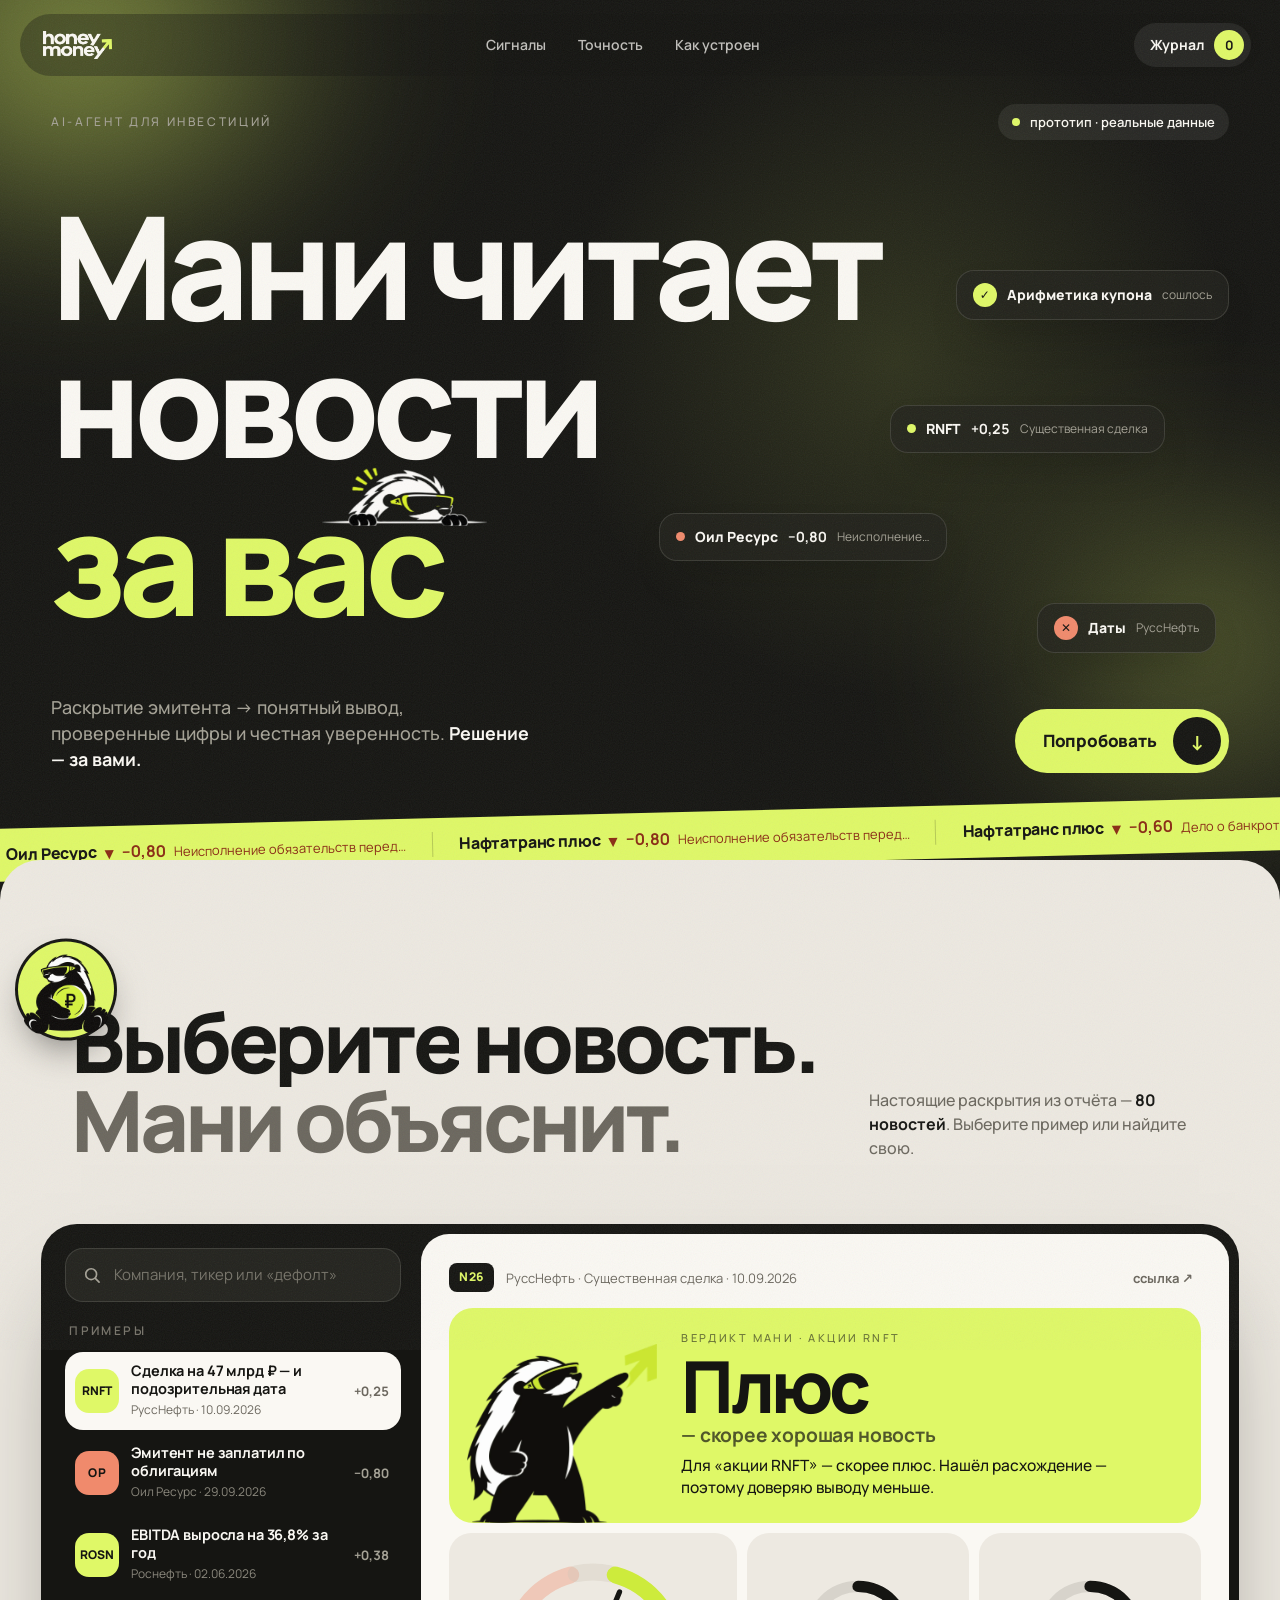
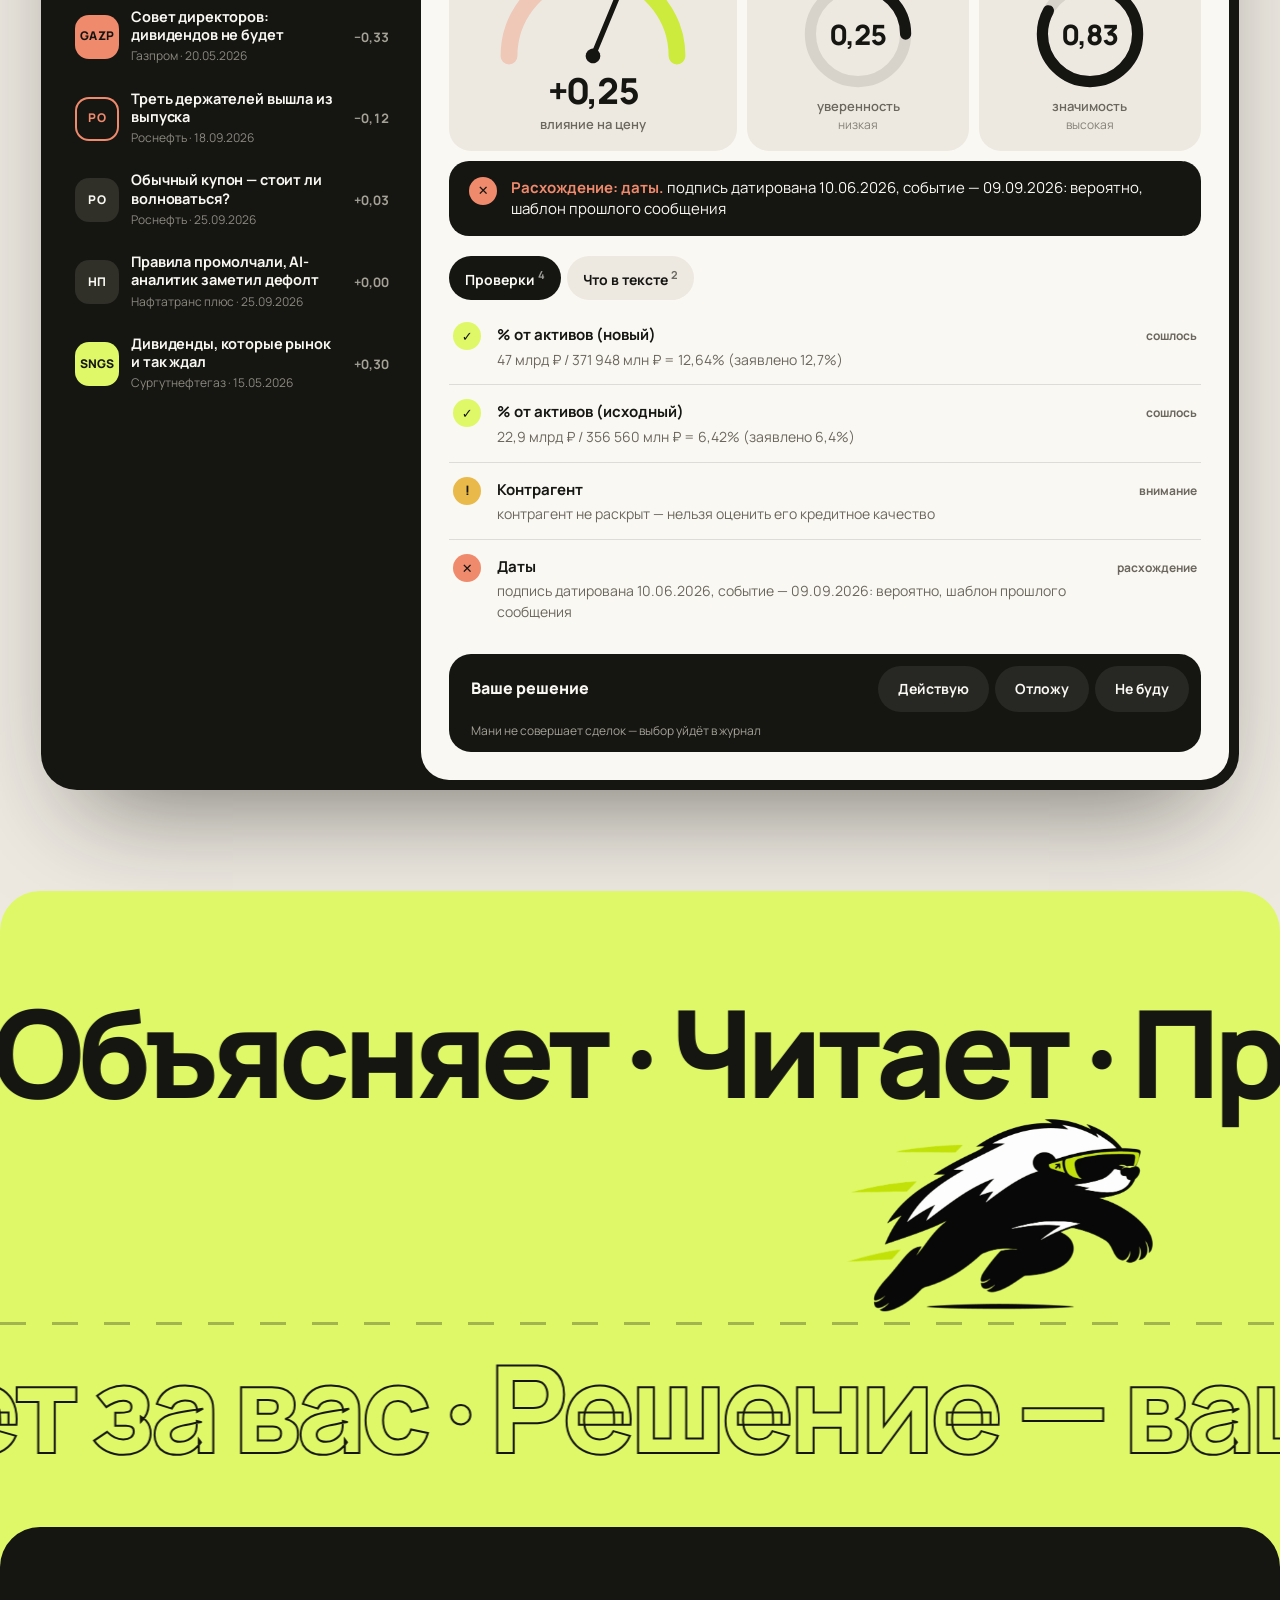
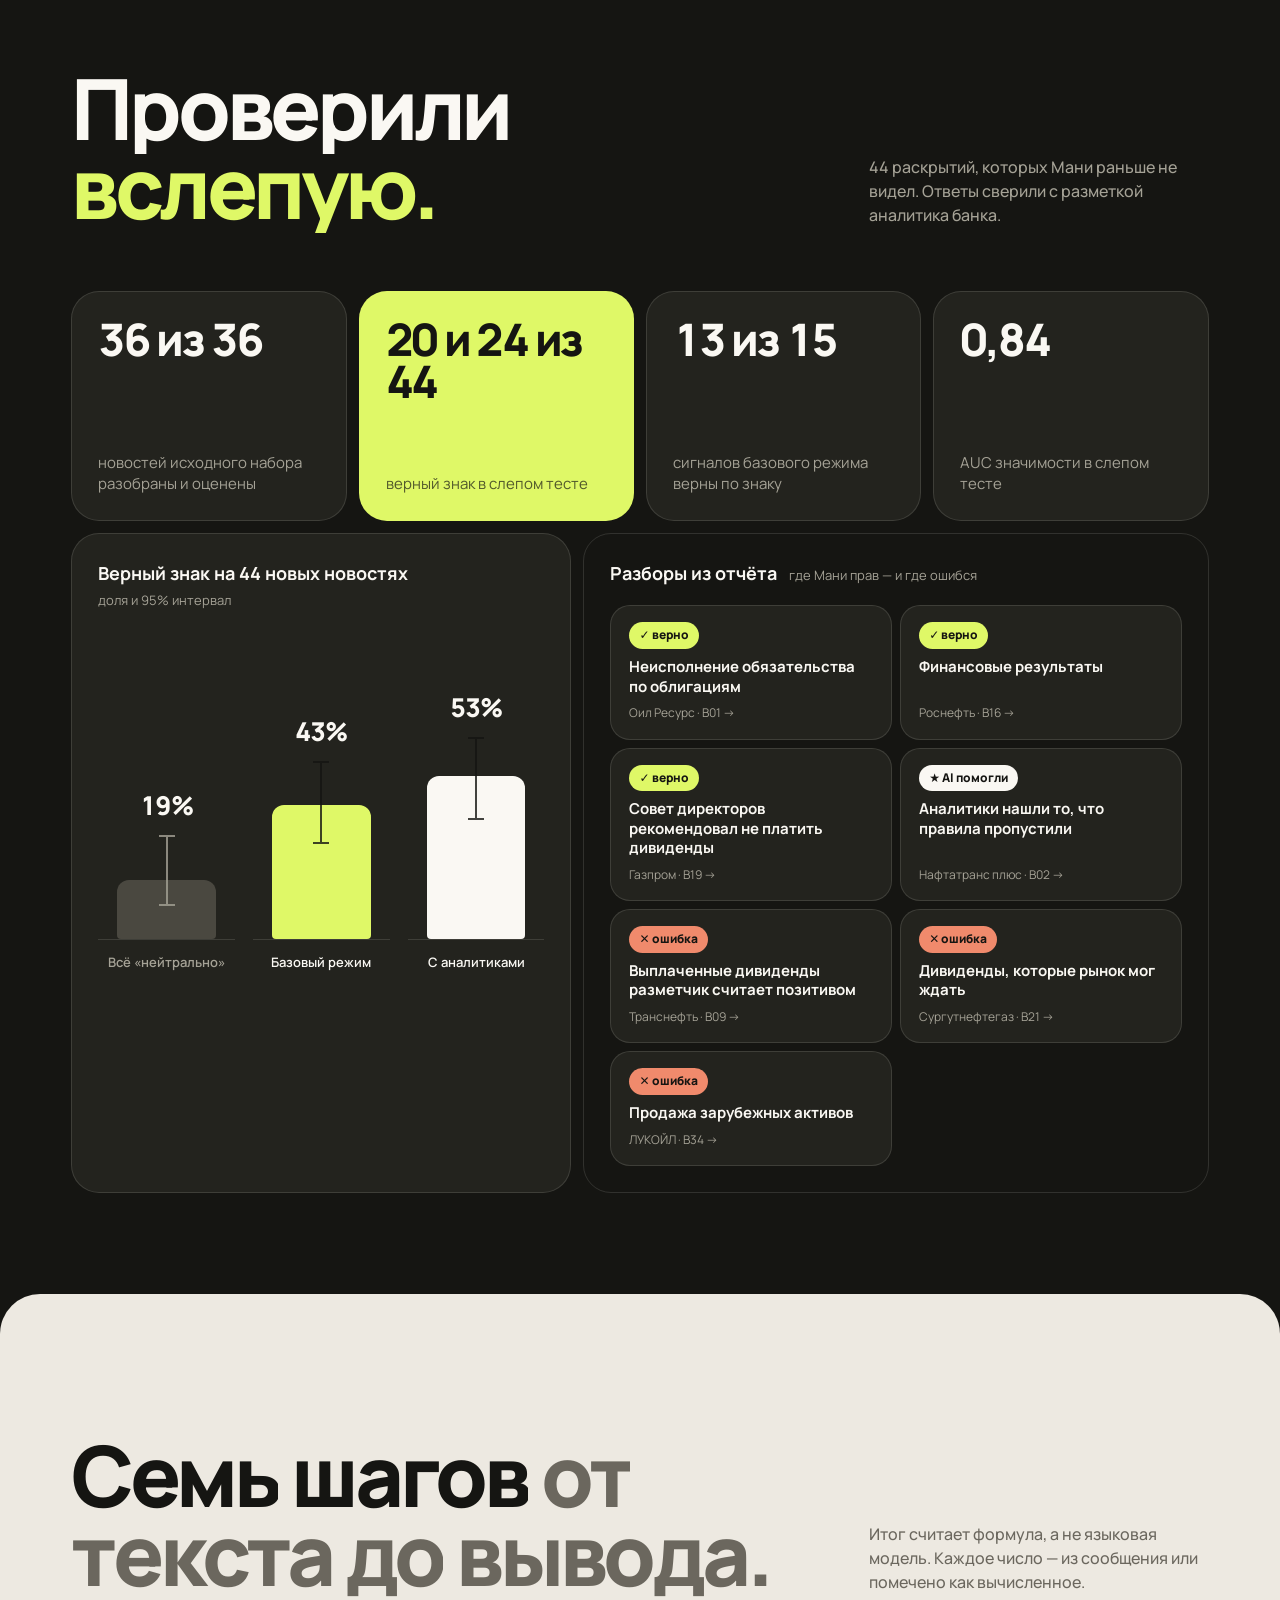
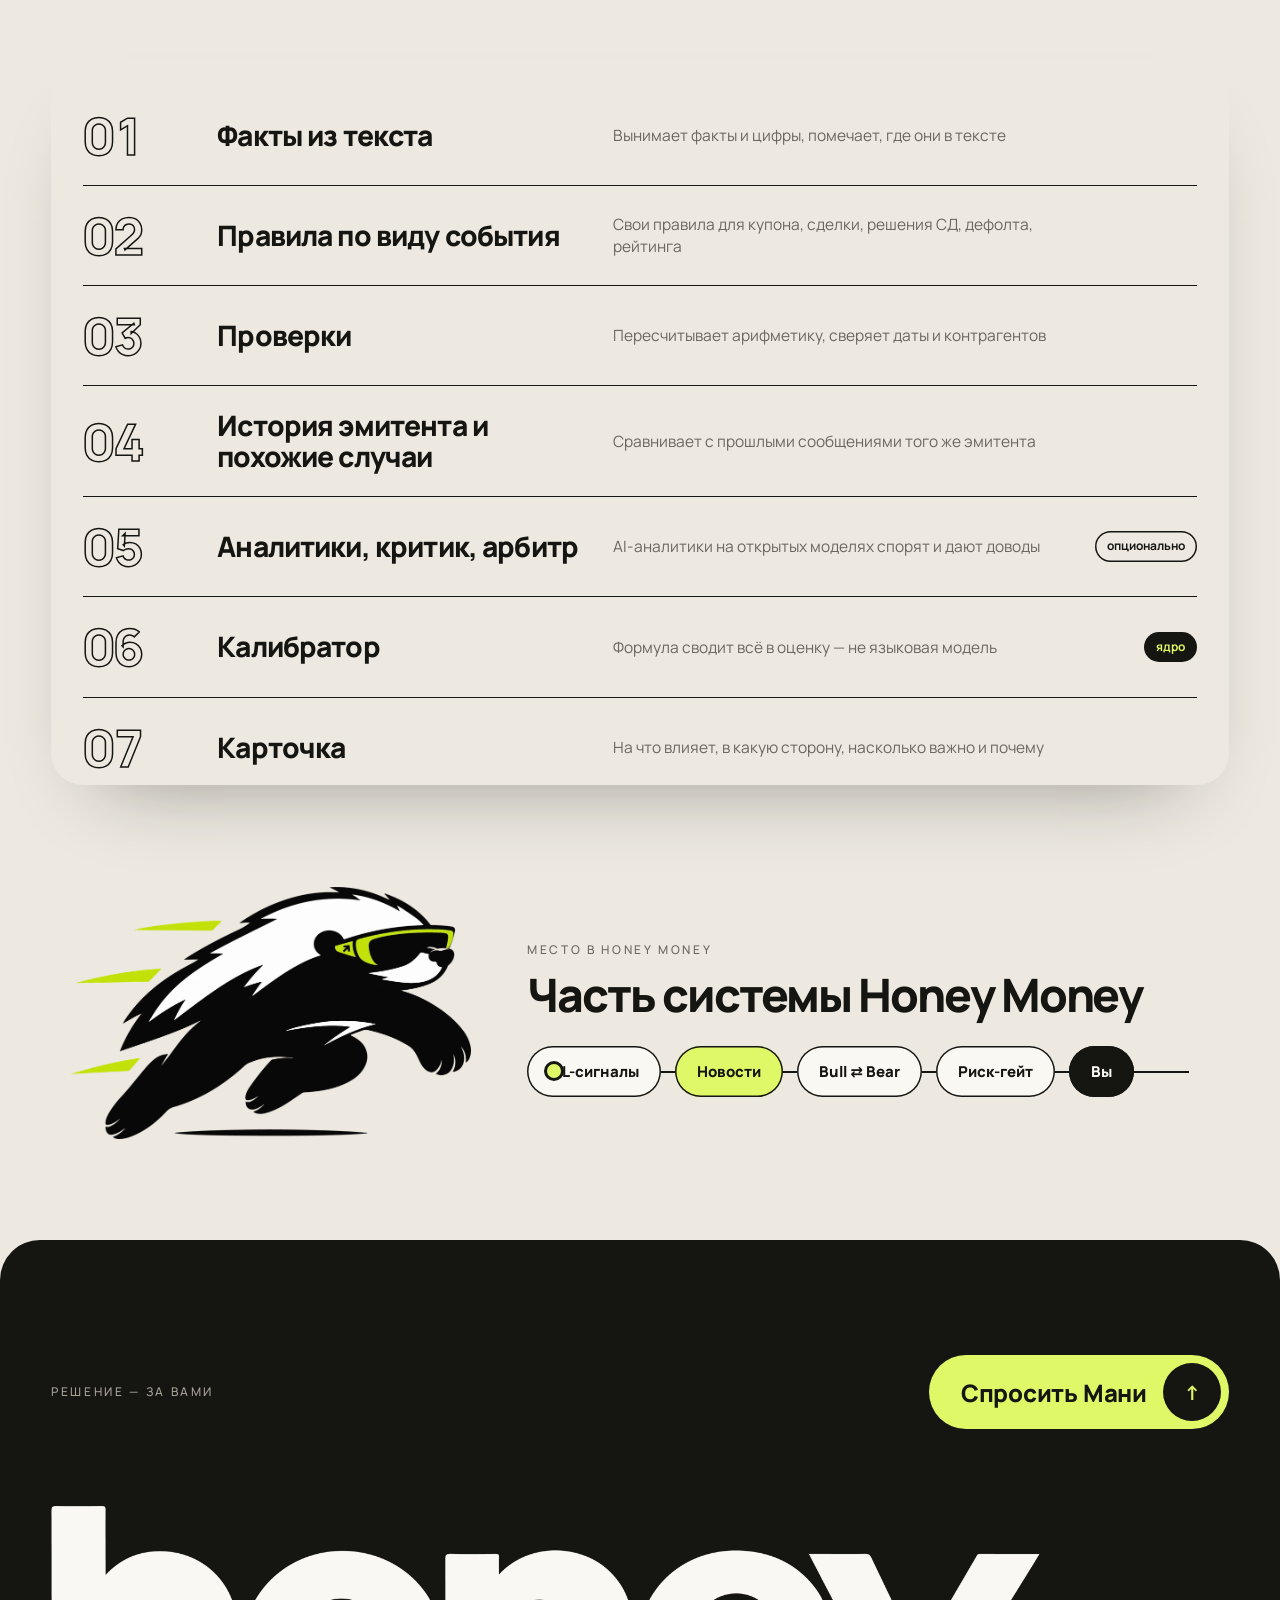
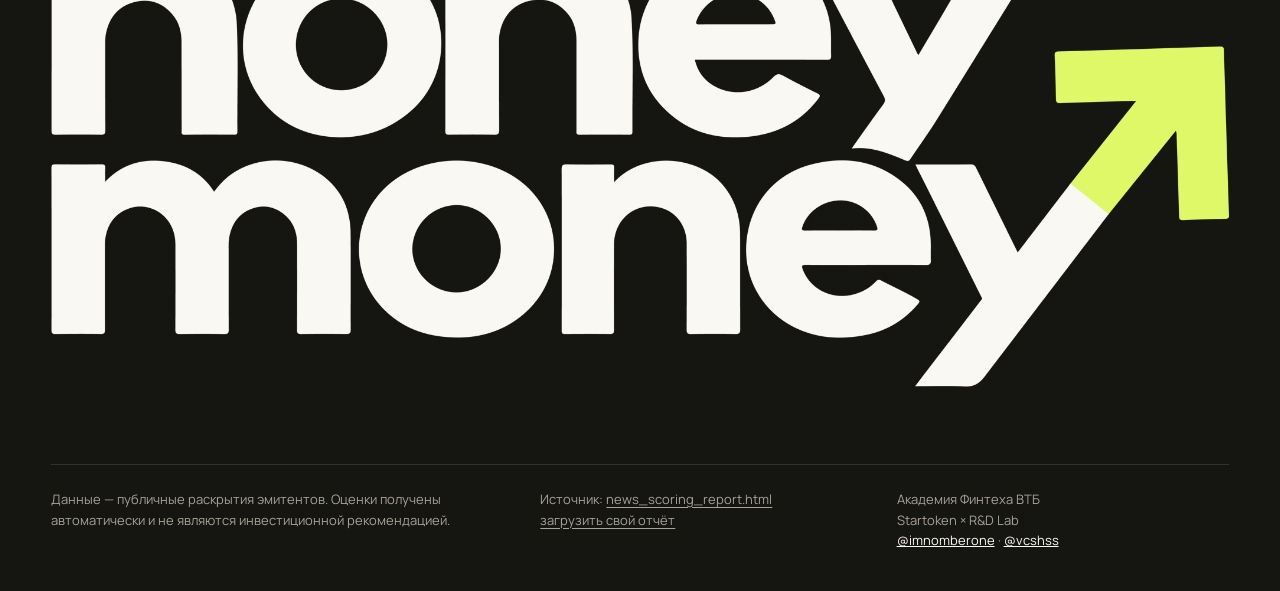
==== index.html @ 40b28671 "Honey Money: сайт Мани — разбор новостей, живая лента и котировки первого эшелона Публичная версия с" ====
<!doctype html>
<html lang="ru">
<head>
<meta charset="utf-8">
<meta name="viewport" content="width=device-width, initial-scale=1, viewport-fit=cover">
<title>Мани — AI-агент Honey Money</title>
<meta name="description" content="Honey Money: AI-агент Мани читает новости эмитентов, перепроверяет цифры и объясняет вывод. Решение остаётся за вами.">
<meta name="theme-color" content="#151512">
<link rel="icon" href="assets/img/favicon.svg" type="image/svg+xml">
<link rel="preconnect" href="https://fonts.googleapis.com">
<link rel="preconnect" href="https://fonts.gstatic.com" crossorigin>
<link rel="stylesheet" href="https://fonts.googleapis.com/css2?family=Manrope:wght@300;400;500;600;700;800&display=swap">
<link rel="stylesheet" href="assets/css/base.css">
<link rel="stylesheet" href="assets/css/app.css">
<link rel="stylesheet" href="assets/css/fx.css">
</head>
<body>

<!-- заставка: Мани бежит, пока читается отчёт -->
<div class="loader" id="loader" aria-hidden="true">
  <p class="loader__t">Мани читает отчёт</p>
  <div class="loader__lane"><div class="loader__runner"><img src="assets/img/mani/run.webp" alt="" width="900" height="567"></div></div>
  <div class="loader__foot"><b class="loader__n"><span id="loaderN">0</span><small>%</small></b><span class="loader__hint" id="loaderHint">honey money · новостной модуль</span></div>
</div>

<div class="progress" aria-hidden="true"><i id="progress"></i></div>
<div class="grain" aria-hidden="true"></div>
<div class="cursor" aria-hidden="true"></div>

<!-- ============ ШАПКА ============ -->
<header class="nav">
  <a class="logo" href="#top" aria-label="Honey Money — наверх"><img src="assets/img/logo-light.png" alt="Honey Money" width="73" height="30"></a>
  <nav class="nav__links" aria-label="Разделы">
    <a href="#demo">Сигналы</a>
    <a href="#trust">Точность</a>
    <a href="#how">Как устроен</a>
  </nav>
  <button class="nav__journal" type="button" id="journalBtn" aria-label="Журнал решений">Журнал <b id="journalCount">0</b></button>
</header>

<main id="top">

  <!-- ============ 1. ПЕРВЫЙ ЭКРАН ============ -->
  <section class="hero">
    <div class="hero__glow hero__glow--a"></div>
    <div class="hero__glow hero__glow--b"></div>

    <div class="hero__top">
      <span class="caps">AI-агент для инвестиций</span>
      <span class="live"><i></i>прототип · реальные данные</span>
    </div>

    <h1 class="hero__title" aria-label="Мани читает новости за вас">
      <span class="ln"><span>Мани читает</span></span>
      <span class="ln"><span>новости</span></span>
      <span class="ln"><span class="lime hero__last">за&nbsp;вас<img class="hero__peek" src="assets/img/mani/peek-white.webp" alt="" width="900" height="317"></span></span>
    </h1>

    <div class="hero__chips" id="heroChips" aria-hidden="true"></div>

    <div class="hero__foot">
      <p>Раскрытие эмитента → понятный вывод, проверенные&nbsp;цифры и&nbsp;честная уверенность. <b>Решение — за&nbsp;вами.</b></p>
      <a class="cta" href="#demo"><span>Попробовать</span><i>↓</i></a>
    </div>

    <div class="ticker" id="ticker" aria-label="Котировки первого эшелона"><div class="ticker__track" id="tickerTrack"></div></div>
  </section>

  <!-- ============ 2. ДЕМО ============ -->
  <section class="demo" id="demo">
    <div class="sec-head">
      <h2 class="big" data-split>Выберите новость. <em>Мани объяснит.</em></h2>
      <p class="sec-head__aside" id="demoAside">Настоящие раскрытия из отчёта скоринга</p>
    </div>

    <div class="console" id="console">
      <aside class="rail">
        <div class="search" id="search">
          <svg viewBox="0 0 24 24" aria-hidden="true"><circle cx="11" cy="11" r="6.5" fill="none" stroke="currentColor" stroke-width="2"/><path d="M16 16l4.5 4.5" stroke="currentColor" stroke-width="2" stroke-linecap="round"/></svg>
          <input id="q" type="search" autocomplete="off" placeholder="Компания, тикер или «дефолт»" aria-label="Поиск новости" aria-controls="suggest" aria-expanded="false">
          <ul class="suggest" id="suggest" role="listbox" hidden></ul>
        </div>
        <p class="rail__t">Примеры</p>
        <div class="tickets" id="tickets"></div>
      </aside>

      <div class="stage" id="stage" aria-live="polite"></div>
    </div>
  </section>

  <!-- ============ ДОРОЖКА: Мани бежит при прокрутке ============ -->
  <section class="runway" id="runway" aria-hidden="true">
    <div class="runway__row runway__row--a"><span>Читает · Проверяет · Объясняет · Читает · Проверяет · Объясняет · Читает · Проверяет · Объясняет ·</span></div>
    <div class="runway__lane">
      <div class="runway__runner" id="runner"><i></i><i></i><i></i><img src="assets/img/mani/run.webp" alt="" width="900" height="567" loading="lazy"></div>
    </div>
    <div class="runway__row runway__row--b"><span>Не торгует за вас · Решение — ваше · Не торгует за вас · Решение — ваше · Не торгует за вас · Решение — ваше ·</span></div>
  </section>

  <!-- ============ 3. ТОЧНОСТЬ ============ -->
  <section class="trust" id="trust">
    <div class="sec-head">
      <h2 class="big" data-split>Проверили <em>вслепую.</em></h2>
      <p class="sec-head__aside" id="trustAside"></p>
    </div>

    <div class="bento" id="bento"></div>

    <div class="trust__row">
      <figure class="chart">
        <figcaption><b>Верный знак на 44 новых новостях</b><span>доля и 95% интервал</span></figcaption>
        <div class="vbars" id="vbars"></div>
        <div class="tip" id="tip" hidden></div>
      </figure>
      <div class="cases">
        <p class="cases__t"><b>Разборы из отчёта</b><span>где Мани прав — и где ошибся</span></p>
        <div class="cases__list" id="cases"></div>
      </div>
    </div>
  </section>

  <!-- ============ 4. КАК УСТРОЕН ============ -->
  <section class="how" id="how">
    <svg class="squiggle" viewBox="0 0 1600 1800" preserveAspectRatio="xMidYMid slice" aria-hidden="true">
      <path id="squigglePath" pathLength="1" d="M-120 300 C 160 120, 430 170, 380 430 C 330 690, 560 780, 770 570 C 980 360, 1110 190, 1270 330 C 1430 470, 1230 770, 1330 990 C 1430 1210, 1720 1130, 1650 1420 C 1590 1680, 1250 1560, 1120 1920"/>
    </svg>

    <div class="sec-head">
      <h2 class="big" data-split>Семь шагов <em>от текста до вывода.</em></h2>
      <p class="sec-head__aside">Итог считает формула, а&nbsp;не&nbsp;языковая модель. Каждое число — из&nbsp;сообщения или помечено как вычисленное.</p>
    </div>

    <ol class="steps" id="steps"></ol>

    <div class="where">
      <img src="assets/img/mani/run.webp" alt="" width="900" height="567" loading="lazy" class="where__mani">
      <div class="where__body">
        <p class="caps">Место в Honey Money</p>
        <h3>Часть системы Honey Money</h3>
        <div class="chain">
          <span>ML-сигналы</span>
          <span class="on">Новости</span>
          <span>Bull ⇄ Bear</span>
          <span>Риск-гейт</span>
          <span class="you">Вы</span>
          <i class="chain__dot"></i>
        </div>
      </div>
    </div>
  </section>
</main>

<!-- ============ ПОДВАЛ ============ -->
<footer class="foot">
  <div class="foot__cta">
    <p class="caps">Решение — за вами</p>
    <a class="cta cta--big" href="#demo"><span>Спросить Мани</span><i>↑</i></a>
  </div>
  <img class="foot__logo" src="assets/img/logo-light.png" alt="Honey Money" width="1995" height="815" loading="lazy">
  <div class="foot__row">
    <p id="footNote">Данные — публичные раскрытия эмитентов. Оценки получены автоматически и не являются инвестиционной рекомендацией.</p>
    <p>Источник: <button type="button" class="link" id="srcBtn">news_scoring_report.html</button><br><label class="link">загрузить свой отчёт<input type="file" id="fileInput" accept=".html,.htm,text/html" hidden></label></p>
    <p>Академия Финтеха ВТБ<br>Startoken × R&amp;D Lab<br><a href="https://t.me/imnomberone" target="_blank" rel="noopener">@imnomberone</a> · <a href="https://t.me/vcshss" target="_blank" rel="noopener">@vcshss</a></p>
  </div>
</footer>

<!-- ============ ЖУРНАЛ РЕШЕНИЙ ============ -->
<aside class="drawer" id="drawer" aria-label="Журнал решений" hidden>
  <div class="drawer__head">
    <div><b>Журнал решений</b><span>каждое решение — с данными, на которых оно принято</span></div>
    <button type="button" class="x" id="drawerClose" aria-label="Закрыть">×</button>
  </div>
  <ul class="jlist" id="jlist"></ul>
  <button type="button" class="link" id="jclear">Очистить журнал</button>
</aside>
<div class="scrim" id="scrim" hidden></div>

<div class="toast" id="toast" role="status"></div>

<!-- Мани-компаньон: реагирует на действия и разделы -->
<div class="buddy" id="buddy">
  <button type="button" class="buddy__btn" id="buddyBtn" aria-label="Мани — нажмите, чтобы узнать факт из отчёта"><img class="buddy__img" id="buddyImg" src="assets/img/mani/zen.webp" alt="" width="900" height="780"></button>
  <p class="buddy__say" id="buddySay" role="status" aria-live="polite"></p>
</div>
<div class="fx-layer" id="fxLayer" aria-hidden="true"></div>

<script src="assets/js/report.js" defer></script>
<script src="assets/js/app.js" defer></script>
<script src="assets/js/fx.js" defer></script>
</body>
</html>
---- assets/css/base.css ----
/* ============================================================
   Honey Money · общая дизайн-система
   Цвета и шрифты — из брендбука презентации:
   крем #EDE9E1 · графит #151512 · лайм #DFF867 · Manrope
   ============================================================ */
:root {
  --cream: #EDE9E1;
  --cream-2: #DFD7CA;
  --cream-3: #F7F4EE;
  --paper: #FAF8F3;
  --ink: #151512;
  --ink-2: #23231E;
  --ink-3: #303029;
  --black: #0B0B09;
  --lime: #DFF867;
  --lime-2: #CDEB3C;
  --lime-deep: #5C6B12;
  --olive: #565F2F;
  --muted: #6B675E;
  --muted-dark: #A5A296;
  --line: rgba(21, 21, 18, .12);
  --line-dark: rgba(250, 248, 243, .12);

  /* семантика оценок: позитив — лайм, негатив — коралл, нейтраль — бежевый */
  --pos: #DFF867;   --pos-ink: #3F4A06;
  --neg: #F08A6C;   --neg-ink: #8A2C14;  --neg-soft: #F7D5C9;
  --neu: #CFC7B8;   --neu-ink: #4B483F;
  --warn: #E9B949;  --warn-ink: #6E4E00;

  --r-xs: 8px; --r-sm: 12px; --r: 22px; --r-lg: 32px;
  --shadow: 0 1px 0 rgba(21,21,18,.04), 0 18px 40px -22px rgba(21,21,18,.35);
  --shadow-dark: 0 30px 60px -30px rgba(0,0,0,.7);

  --font: "Manrope", ui-sans-serif, system-ui, -apple-system, "Segoe UI", sans-serif;
  --gutter: clamp(16px, 4vw, 56px);
  --maxw: 1240px;
  --ease: cubic-bezier(.22, .8, .2, 1);
}

*, *::before, *::after { box-sizing: border-box; }
html { -webkit-text-size-adjust: 100%; scroll-behavior: smooth; }
body {
  margin: 0;
  font-family: var(--font);
  font-size: 16px;
  line-height: 1.55;
  color: var(--ink);
  background: var(--cream);
  -webkit-font-smoothing: antialiased;
  text-rendering: optimizeLegibility;
  font-feature-settings: "tnum" 0;
}
img { max-width: 100%; height: auto; display: block; }
a { color: inherit; }
button { font: inherit; color: inherit; }
::selection { background: var(--lime); color: var(--ink); }
:focus-visible { outline: 2px solid var(--lime-2); outline-offset: 3px; border-radius: 6px; }

.wrap { width: 100%; max-width: var(--maxw); margin-inline: auto; padding-inline: var(--gutter); }

/* ---------- типографика ---------- */
.h-display, .h1, .h2, .h3 { font-weight: 800; letter-spacing: -.035em; line-height: 1.02; margin: 0; text-wrap: balance; }
.h-display { font-size: clamp(48px, 9vw, 128px); letter-spacing: -.045em; line-height: .95; }
.h1 { font-size: clamp(40px, 6.4vw, 88px); }
.h2 { font-size: clamp(32px, 4.6vw, 60px); }
.h3 { font-size: clamp(22px, 2.4vw, 30px); letter-spacing: -.025em; line-height: 1.12; }
.lead { font-size: clamp(18px, 1.6vw, 22px); line-height: 1.45; font-weight: 500; margin: 0; max-width: 40ch; text-wrap: pretty; }
.eyebrow {
  font-size: 12px; font-weight: 500; letter-spacing: .24em; text-transform: uppercase;
  color: var(--muted); display: inline-flex; gap: .6em; align-items: center; margin: 0;
}
.eyebrow b { font-weight: 700; color: var(--ink); }
.caps { font-weight: 300; letter-spacing: .32em; text-transform: uppercase; }
.num { font-variant-numeric: tabular-nums; font-feature-settings: "tnum" 1; }
.muted { color: var(--muted); }
.small { font-size: 14px; }
.tiny { font-size: 12px; }
.src { font-size: 12px; color: var(--muted); margin: 0; }
.hl { background: var(--lime); padding: 0 .18em; border-radius: 6px; box-decoration-break: clone; -webkit-box-decoration-break: clone; }

/* ---------- кнопки ---------- */
.btn {
  --b-bg: var(--ink); --b-fg: var(--paper);
  display: inline-flex; align-items: center; justify-content: center; gap: 10px;
  min-height: 52px; padding: 0 26px; border-radius: 999px; border: 0;
  background: var(--b-bg); color: var(--b-fg);
  font-weight: 700; font-size: 16px; letter-spacing: -.01em; text-decoration: none; cursor: pointer;
  transition: transform .25s var(--ease), background .25s, box-shadow .25s;
  white-space: nowrap;
}
.btn:hover { transform: translateY(-2px); }
.btn:active { transform: translateY(0); }
.btn--lime { --b-bg: var(--lime); --b-fg: var(--ink); box-shadow: 0 0 0 0 rgba(223,248,103,.0); }
.btn--lime:hover { box-shadow: 0 10px 40px -8px rgba(223,248,103,.55); }
.btn--ghost { --b-bg: transparent; --b-fg: currentColor; box-shadow: inset 0 0 0 1.5px currentColor; }
.btn--ghost:hover { --b-bg: rgba(127,127,110,.12); }
.btn--sm { min-height: 40px; padding: 0 18px; font-size: 14px; }
.btn .arr { transition: transform .25s var(--ease); }
.btn:hover .arr { transform: translateX(4px); }

/* ---------- таблетки оценок ---------- */
.pill {
  display: inline-flex; align-items: center; gap: 6px; white-space: nowrap;
  font-size: 13px; font-weight: 600; line-height: 1; padding: 7px 11px; border-radius: 999px;
  background: var(--neu); color: var(--neu-ink);
}
.pill::before { content: ""; width: 7px; height: 7px; border-radius: 50%; background: currentColor; opacity: .75; }
.pill.pos { background: var(--pos); color: var(--pos-ink); }
.pill.neg { background: var(--neg-soft); color: var(--neg-ink); }
.pill.weak { background: transparent; box-shadow: inset 0 0 0 1.5px currentColor; }
.pill.pos.weak { color: var(--lime-deep); }
.pill.neg.weak { color: var(--neg-ink); }
.pill.mvp { background: var(--lime); color: var(--ink); font-size: 11px; padding: 5px 9px; }
.pill.mvp::before, .pill.plain::before { display: none; }
.pill.later { background: transparent; box-shadow: inset 0 0 0 1.5px currentColor; font-size: 11px; padding: 5px 9px; }
.pill.later::before { display: none; }

/* ---------- сегменты ---------- */
.seg { display: inline-flex; flex-wrap: wrap; gap: 4px; background: rgba(21,21,18,.06); padding: 4px; border-radius: 999px; }
.seg button { border: 0; background: transparent; padding: 9px 14px; border-radius: 999px; font-weight: 600; font-size: 14px; cursor: pointer; transition: background .2s, color .2s; white-space: nowrap; }
.seg button:hover { background: rgba(21,21,18,.07); }
.seg button.on { background: var(--ink); color: var(--paper); }
.seg--dark { background: rgba(250,248,243,.07); }
.seg--dark button:hover { background: rgba(250,248,243,.08); }
.seg--dark button.on { background: var(--lime); color: var(--ink); }


/* ---------- лого ---------- */
.logo { display: inline-flex; align-items: center; text-decoration: none; flex: none; }
.logo img { height: 34px; width: auto; max-width: none; }

/* ---------- блики (лаймовое свечение со слайдов) ---------- */
.glow { position: absolute; border-radius: 50%; pointer-events: none; filter: blur(70px); opacity: .9;
  background: radial-gradient(closest-side, rgba(223,248,103,.95), rgba(223,248,103,.35) 55%, rgba(223,248,103,0));
  animation: drift 18s ease-in-out infinite alternate; }
.glow--soft { opacity: .55; }
@keyframes drift {
  0% { transform: translate3d(0,0,0) scale(1); }
  50% { transform: translate3d(4%, -6%, 0) scale(1.08); }
  100% { transform: translate3d(-5%, 4%, 0) scale(.95); }
}

/* ---------- появление при прокрутке ---------- */
[data-reveal] { opacity: 0; transform: translateY(28px); transition: opacity .9s var(--ease), transform .9s var(--ease); transition-delay: var(--d, 0s); }
[data-reveal].in { opacity: 1; transform: none; }
@media (prefers-reduced-motion: reduce) {
  *, *::before, *::after { animation-duration: .001s !important; animation-iteration-count: 1 !important; transition-duration: .001s !important; scroll-behavior: auto !important; }
  [data-reveal] { opacity: 1; transform: none; }
}

/* ---------- тост ---------- */
.toast {
  position: fixed; left: 50%; bottom: 24px; z-index: 100; transform: translate(-50%, 140%);
  background: var(--ink); color: var(--paper); padding: 14px 20px; border-radius: 16px; font-weight: 600; font-size: 14px;
  box-shadow: var(--shadow-dark); transition: transform .45s var(--ease), visibility 0s .45s; max-width: calc(100vw - 32px);
  transform: translate(-50%, calc(100% + 60px)); visibility: hidden;
}
.toast.show { transform: translate(-50%, 0); visibility: visible; transition: transform .45s var(--ease); }

.sr-only { position: absolute; width: 1px; height: 1px; padding: 0; margin: -1px; overflow: hidden; clip: rect(0 0 0 0); border: 0; }
---- assets/css/app.css ----
/* ============================================================
   Honey Money · демо «Мани читает новости за вас»
   Тёмные и кремовые сцены, как в презентации: графит, крем, лайм.
   ============================================================ */
:root {
  --paper-a: rgba(250, 248, 243, .08);
  --paper-b: rgba(250, 248, 243, .14);
  --sub: #A5A296;
  --big: clamp(44px, 6.6vw, 108px);
}
body { background: var(--ink); overflow-x: hidden; }
[hidden] { display: none !important; }
.lime { color: var(--lime); }
.caps { font-size: 12px; font-weight: 500; letter-spacing: .22em; text-transform: uppercase; }
.link { background: none; border: 0; padding: 0; color: inherit; text-decoration: underline; text-underline-offset: 3px; cursor: pointer; font: inherit; }
.dot { width: 9px; height: 9px; border-radius: 50%; display: inline-block; flex: none; background: var(--neu); }
.dot.pos { background: var(--lime); } .dot.neg { background: var(--neg); }

/* ---------- зерно и курсор ---------- */
.grain {
  position: fixed; inset: -50%; z-index: 200; pointer-events: none; opacity: .07;
  background-image: url("data:image/svg+xml,%3Csvg xmlns='http://www.w3.org/2000/svg' width='180' height='180'%3E%3Cfilter id='n'%3E%3CfeTurbulence type='fractalNoise' baseFrequency='.9' numOctaves='2' stitchTiles='stitch'/%3E%3C/filter%3E%3Crect width='100%25' height='100%25' filter='url(%23n)'/%3E%3C/svg%3E");
  animation: grain 1.2s steps(4) infinite;
}
@keyframes grain { 0% { transform: translate(0, 0); } 25% { transform: translate(-3%, 2%); } 50% { transform: translate(2%, -3%); } 75% { transform: translate(-1%, 3%); } }
.cursor { display: none; }
.has-cursor .cursor {
  display: block; position: fixed; left: 0; top: 0; z-index: 300; pointer-events: none;
  width: 14px; height: 14px; margin: -7px 0 0 -7px; border-radius: 50%; background: var(--lime); mix-blend-mode: difference;
}
.has-cursor .cursor::after { content: ""; position: absolute; inset: 0; border-radius: 50%; background: inherit; transition: transform .35s var(--ease); }
.has-cursor .cursor { background: transparent; }
.has-cursor .cursor::after { background: var(--lime); }
.has-cursor .cursor.big::after { transform: scale(3.2); }

/* ---------- шапка-капсула ---------- */
.nav {
  position: fixed; z-index: 90; top: 14px; left: 50%; transform: translateX(-50%);
  width: min(var(--maxw), calc(100% - 24px)); display: flex; align-items: center; gap: 16px;
  padding: 8px 8px 8px 22px; border-radius: 999px; color: var(--paper);
  background: rgba(21, 21, 18, .35); border: 1px solid transparent;
  transition: background .35s, border-color .35s, backdrop-filter .35s;
}
.nav.scrolled { background: rgba(21, 21, 18, .78); border-color: var(--line-dark); backdrop-filter: blur(16px) saturate(1.4); -webkit-backdrop-filter: blur(16px) saturate(1.4); }
.nav .logo img { height: 28px; }
.nav__links { display: flex; gap: 4px; margin: 0 auto; }
.nav__links a { text-decoration: none; font-size: 14px; font-weight: 600; padding: 9px 14px; border-radius: 999px; opacity: .75; transition: opacity .2s, background .2s; }
.nav__links a:hover { opacity: 1; background: var(--paper-a); }
.nav__journal {
  display: inline-flex; align-items: center; gap: 10px; border: 0; cursor: pointer; margin-left: auto;
  padding: 7px 7px 7px 16px; border-radius: 999px; background: var(--paper-a); color: var(--paper); font-weight: 700; font-size: 14px;
  transition: background .2s;
}
.nav__links + .nav__journal { margin-left: 0; }
.nav__journal:hover { background: var(--paper-b); }
.nav__journal b { min-width: 30px; height: 30px; padding: 0 8px; border-radius: 999px; background: var(--lime); color: var(--ink); display: grid; place-items: center; font-size: 13px; }
.nav__journal.bump b { animation: bump .6s var(--ease); }
@keyframes bump { 40% { transform: scale(1.35); } }

/* ---------- большая кнопка ---------- */
.cta {
  display: inline-flex; align-items: center; gap: 16px; text-decoration: none; flex: none;
  padding: 8px 8px 8px 28px; border-radius: 999px; background: var(--lime); color: var(--ink);
  font-weight: 800; font-size: 17px; letter-spacing: -.01em; transition: transform .3s var(--ease), box-shadow .3s;
}
.cta i { width: 48px; height: 48px; border-radius: 50%; background: var(--ink); color: var(--lime); display: grid; place-items: center; font-style: normal; font-size: 20px; transition: transform .4s var(--ease); }
.cta:hover { transform: translateY(-2px); box-shadow: 0 16px 50px -12px rgba(223, 248, 103, .6); }
.cta:hover i { transform: rotate(-45deg); }

/* ============================================================
   1. ПЕРВЫЙ ЭКРАН
   ============================================================ */
.hero {
  position: relative; overflow: hidden; color: var(--paper); background: var(--ink);
  min-height: 100svh; display: grid; grid-template-rows: auto 1fr auto auto;
  padding: 104px var(--gutter) 0;
}
.hero__glow { position: absolute; border-radius: 50%; pointer-events: none; filter: blur(80px);
  background: radial-gradient(closest-side, rgba(223, 248, 103, .9), rgba(223, 248, 103, .3) 55%, transparent);
  animation: drift 18s ease-in-out infinite alternate; }
.hero__glow--a { width: 52vw; height: 42vw; left: -20vw; top: -18vw; opacity: .75; }
.hero__glow--b { width: 40vw; height: 34vw; right: -14vw; bottom: 4vh; opacity: .45; animation-delay: -8s; }
.hero__top { position: relative; display: flex; justify-content: space-between; align-items: center; gap: 16px; max-width: var(--maxw); width: 100%; margin: 0 auto; color: var(--sub); }
.live { display: inline-flex; align-items: center; gap: 10px; font-size: 13px; font-weight: 600; padding: 8px 14px; border-radius: 999px; background: var(--paper-a); color: var(--paper); }
.live i { width: 8px; height: 8px; border-radius: 50%; background: var(--lime); box-shadow: 0 0 0 0 rgba(223, 248, 103, .7); animation: pulse 2s infinite; }
@keyframes pulse { 70% { box-shadow: 0 0 0 10px rgba(223, 248, 103, 0); } 100% { box-shadow: 0 0 0 0 rgba(223, 248, 103, 0); } }

.hero__title {
  position: relative; z-index: 2; align-self: center; width: 100%; max-width: var(--maxw); margin: 0 auto; padding: 4vh 0;
  font-size: clamp(50px, 11.2vw, 184px); font-weight: 800; letter-spacing: -.055em; line-height: .9;
}
.hero__title .ln { display: block; overflow: hidden; padding-bottom: .06em; }
.hero__title .ln:last-child { overflow: visible; }
.hero__title .ln > span { display: inline-block; transform: translateY(105%); transition: transform 1.1s var(--ease); }
.hero__title .ln:nth-child(2) > span { transition-delay: .08s; }
.hero__title .ln:nth-child(3) > span { transition-delay: .16s; opacity: 0; transition-property: transform, opacity; }
.ready .hero__title .ln > span { transform: none; opacity: 1; }
.hero__last { position: relative; }
.hero__peek {
  position: absolute; width: 1.15em; max-width: none; right: -.32em; top: -.2em;
  transform: translateY(40%); opacity: 0; transition: transform .8s var(--ease) .9s, opacity .4s .9s;
}
.ready .hero__peek { transform: none; opacity: 1; }

.hero__chips { position: absolute; z-index: 3; inset: 0; pointer-events: none; }
.chip {
  position: absolute; pointer-events: auto; display: inline-flex; align-items: center; gap: 10px; cursor: pointer;
  padding: 12px 16px; border-radius: 18px; border: 1px solid var(--line-dark); color: var(--paper);
  background: rgba(35, 35, 30, .72); backdrop-filter: blur(12px); -webkit-backdrop-filter: blur(12px);
  box-shadow: 0 20px 40px -20px rgba(0, 0, 0, .7); font-size: 14px; white-space: nowrap;
  opacity: 0; transition: opacity .6s, translate .5s var(--ease), border-color .2s;
  animation: float 6s ease-in-out infinite alternate;
}
.chip:hover { border-color: var(--lime); }
.ready .chip { opacity: 1; }
.chip b { font-weight: 800; }
.chip small { color: var(--sub); font-size: 12px; }
.chip .num { font-weight: 700; }
.chip .ico { width: 24px; height: 24px; border-radius: 50%; display: grid; place-items: center; font-style: normal; font-size: 12px; font-weight: 800; color: var(--ink); }
.chip .ico.ok { background: var(--lime); } .chip .ico.fail { background: var(--neg); }
.chip.c1 { right: 9%; top: 45%; transition-delay: 1.1s; }
.chip.c2 { right: 26%; top: 57%; transition-delay: 1.25s; animation-delay: -2s; }
.chip.c3 { right: 5%; top: 67%; transition-delay: 1.4s; animation-delay: -4s; }
.chip.c4 { right: 4%; top: 30%; transition-delay: 1.55s; animation-delay: -3s; }
@keyframes float { from { transform: translateY(-6px); } to { transform: translateY(8px); } }

.hero__foot {
  position: relative; z-index: 2; display: flex; justify-content: space-between; align-items: flex-end; gap: 24px;
  width: 100%; max-width: var(--maxw); margin: 0 auto 40px;
}
.hero__foot p { margin: 0; max-width: 44ch; font-size: clamp(16px, 1.4vw, 19px); line-height: 1.45; color: var(--sub); font-weight: 500; }
.hero__foot p b { color: var(--paper); }

/* бегущая лента сигналов */
.ticker {
  position: relative; z-index: 4; margin: 0 calc(var(--gutter) * -1 - 20px); transform: rotate(-1.4deg);
  background: var(--lime); color: var(--ink); overflow: hidden; padding: 14px 0; margin-bottom: 34px;
}
.ticker__track { display: flex; width: max-content; animation: marquee var(--dur, 60s) linear infinite; }
.ticker:hover .ticker__track { animation-play-state: paused; }
.ticker__set { display: flex; }
@keyframes marquee { to { transform: translateX(-50%); } }
.tk-i {
  display: inline-flex; align-items: baseline; gap: 8px; border: 0; background: none; cursor: pointer;
  padding: 0 26px; font-size: 16px; white-space: nowrap; border-right: 1.5px solid rgba(21, 21, 18, .2);
}
.tk-i b { font-weight: 800; letter-spacing: -.01em; }
.tk-i i { font-style: normal; font-size: 12px; }
.tk-i.neg i, .tk-i.neg .num { color: var(--neg-ink); }
.tk-i .num { font-weight: 700; }
.tk-i small { font-size: 13px; opacity: .65; }
.tk-i:hover b { text-decoration: underline; }
/* лента цен */
span.tk-i { cursor: default; }
span.tk-i:hover b { text-decoration: none; }
.tk-i.has b::after { content: '·'; margin-left: 6px; opacity: .45; }
.tk-i.pos i, .tk-i.pos small { color: var(--pos-ink); opacity: 1; }
.tk-i.neg small { color: var(--neg-ink); opacity: 1; }
.tk-i.up .num, .tk-i.down .num { animation: tk-flash 1.4s ease-out; border-radius: 4px; }
.tk-i.up .num { --flash: rgba(63, 74, 6, .22); }
.tk-i.down .num { --flash: rgba(138, 44, 20, .22); }
@keyframes tk-flash { from { background: var(--flash); } to { background: transparent; } }
.tk-src {
  display: inline-flex; align-items: center; padding: 0 26px; font-size: 12px; font-weight: 800; white-space: nowrap;
  text-transform: uppercase; letter-spacing: .08em; border-right: 1.5px solid rgba(21, 21, 18, .2);
}
@media (prefers-reduced-motion: reduce) { .tk-i.up .num, .tk-i.down .num { animation: none; } }

/* ============================================================
   ОБЩЕЕ ДЛЯ СЕКЦИЙ
   ============================================================ */
.demo, .trust, .how { position: relative; padding: clamp(80px, 11vw, 150px) 0; }
.sec-head {
  position: relative; z-index: 1; display: grid; grid-template-columns: 1fr minmax(220px, 340px); align-items: end; gap: 32px 48px;
  max-width: var(--maxw); margin: 0 auto; padding: 0 var(--gutter);
}
.big { margin: 0; font-size: var(--big); font-weight: 800; letter-spacing: -.05em; line-height: .94; text-wrap: balance; }
.big em { font-style: normal; color: var(--muted); }
.sec-head__aside { margin: 0; font-size: 16px; line-height: 1.5; color: var(--muted); font-weight: 500; }
.sec-head__aside b { color: var(--ink); }
.w { display: inline-block; overflow: hidden; vertical-align: top; padding-bottom: .08em; margin-bottom: -.08em; }
.w > span { display: inline-block; transform: translateY(110%); transition: transform 1s var(--ease); transition-delay: calc(var(--i) * 45ms); }
.in .w > span { transform: none; }

/* ============================================================
   2. ДЕМО — консоль
   ============================================================ */
.demo { background: var(--cream); color: var(--ink); border-radius: 40px 40px 0 0; margin-top: -40px; z-index: 5; }
.console {
  display: grid; grid-template-columns: 360px minmax(0, 1fr); gap: 10px; align-items: start;
  max-width: calc(var(--maxw) + 40px); margin: clamp(40px, 5vw, 64px) auto 0; padding: 10px;
  background: var(--ink); border-radius: 36px; box-shadow: 0 50px 100px -40px rgba(21, 21, 18, .55);
}
@media (min-width: 1300px) { .console { width: calc(100% - 2 * var(--gutter) + 40px); } }
@media (max-width: 1299px) { .console { margin-inline: calc(var(--gutter) - 10px); } }

.rail { position: sticky; top: 90px; padding: 14px 10px 14px 14px; color: var(--paper); display: flex; flex-direction: column; gap: 12px; }
.search { position: relative; display: flex; align-items: center; gap: 10px; padding: 0 16px; height: 54px; border-radius: 18px; background: var(--ink-2); border: 1px solid var(--line-dark); transition: border-color .2s; }
.search:focus-within { border-color: var(--lime); }
.search svg { width: 20px; height: 20px; color: var(--sub); flex: none; }
.search input { flex: 1; min-width: 0; height: 100%; border: 0; outline: 0; background: none; color: var(--paper); font: inherit; font-size: 15px; }
.search input::placeholder { color: #77746A; }
.suggest {
  position: absolute; left: 0; right: 0; top: calc(100% + 8px); z-index: 30; list-style: none; margin: 0; padding: 6px;
  background: var(--ink-3); border: 1px solid var(--line-dark); border-radius: 18px; box-shadow: var(--shadow-dark);
}
.suggest li { display: grid; grid-template-columns: auto 1fr auto; align-items: center; gap: 10px; padding: 10px 12px; border-radius: 12px; cursor: pointer; }
.suggest li.on, .suggest li:hover { background: var(--paper-a); }
.suggest li b { display: block; font-size: 14px; }
.suggest li small { display: block; font-size: 12px; color: var(--sub); line-height: 1.35; }
.suggest li em { font-style: normal; font-weight: 700; font-size: 13px; }
.suggest li.empty { display: block; color: var(--sub); font-size: 14px; cursor: default; }
.suggest li.empty:hover { background: none; }
.rail__t { margin: 8px 4px 0; font-size: 12px; letter-spacing: .2em; text-transform: uppercase; color: #77746A; font-weight: 600; }

.tickets { display: flex; flex-direction: column; gap: 4px; }
.ticket {
  display: grid; grid-template-columns: 44px minmax(0, 1fr) auto; align-items: center; gap: 12px; text-align: left;
  padding: 10px 12px 10px 10px; border: 0; border-radius: 18px; background: transparent; color: var(--paper); cursor: pointer;
  transition: background .2s, transform .25s var(--ease);
}
.ticket:hover { background: var(--ink-2); }
.ticket__b {
  width: 44px; height: 44px; border-radius: 14px; display: grid; place-items: center; font-weight: 800; font-size: 12px; letter-spacing: .02em;
  background: var(--ink-3); color: var(--paper);
}
.ticket.pos .ticket__b { background: var(--lime); color: var(--ink); }
.ticket.neg .ticket__b { background: var(--neg); color: var(--ink); }
.ticket.weak .ticket__b { background: transparent; box-shadow: inset 0 0 0 2px var(--lime); color: var(--lime); }
.ticket.neg.weak .ticket__b { box-shadow: inset 0 0 0 2px var(--neg); color: var(--neg); }
.ticket__body b { display: block; font-size: 14.5px; font-weight: 700; line-height: 1.25; letter-spacing: -.01em; }
.ticket__body small { display: block; margin-top: 3px; font-size: 12px; color: #8C897E; white-space: nowrap; overflow: hidden; text-overflow: ellipsis; }
.ticket__s { font-size: 13px; font-weight: 700; color: var(--sub); }
.ticket.sel { background: var(--paper); color: var(--ink); }
.ticket.sel .ticket__body small, .ticket.sel .ticket__s { color: var(--muted); }

/* сцена с ответом */
.stage { position: relative; min-height: 640px; padding: clamp(18px, 2.4vw, 28px); background: var(--paper); border-radius: 28px; overflow: hidden; }
.stage > :not(.scan) { opacity: 0; transform: translateY(14px); }
.stage.shown > :not(.scan) { opacity: 1; transform: none; transition: opacity .5s, transform .7s var(--ease); transition-delay: calc(var(--k, 0) * 60ms); }
.stage.busy > :not(.scan) { opacity: .25; filter: blur(3px); transition: opacity .25s, filter .25s; }
.scan { display: none; }
.stage.busy .scan {
  position: absolute; inset: 0; z-index: 5; display: grid; place-content: center; justify-items: center; gap: 14px; text-align: center;
}
.stage.busy .scan::before {
  content: ""; position: absolute; left: 0; right: 0; height: 3px; top: 0; background: var(--lime); box-shadow: 0 0 24px 6px rgba(223, 248, 103, .6);
  animation: sweep 1.1s var(--ease) infinite;
}
@keyframes sweep { to { top: 100%; } }
.scan img { width: 200px; }
.scan__t b { display: block; font-size: 22px; font-weight: 800; letter-spacing: -.02em; }
.scan__t span { font-size: 14px; color: var(--muted); }
.scan__bar { display: flex; gap: 5px; list-style: none; padding: 0; margin: 0; }
.scan__bar li { width: 28px; height: 6px; border-radius: 3px; background: rgba(21, 21, 18, .1); transition: background .2s; }
.scan__bar li.done { background: var(--ink); }
.scan__bar li.skip { background: rgba(21, 21, 18, .3); }

.st-head { display: flex; align-items: center; gap: 12px; margin-bottom: 14px; font-size: 13px; color: var(--muted); }
.st-id { padding: 5px 10px; border-radius: 8px; background: var(--ink); color: var(--lime); font-weight: 800; font-size: 12px; letter-spacing: .04em; }
.st-what { flex: 1; min-width: 0; white-space: nowrap; overflow: hidden; text-overflow: ellipsis; }
.st-link { border: 0; background: none; color: var(--muted); font-weight: 700; font-size: 13px; cursor: pointer; padding: 6px 8px; border-radius: 8px; }
.st-link:hover { background: var(--cream); color: var(--ink); }

.verdict {
  position: relative; display: grid; grid-template-columns: clamp(110px, 15vw, 190px) minmax(0, 1fr); align-items: end; gap: 8px 24px;
  padding: 22px 28px 0 18px; border-radius: 24px; background: var(--neu); overflow: hidden;
}
.verdict.pos { background: var(--lime); }
.verdict.neg { background: var(--neg); }
.verdict.pos.weak { background: #EEF8BD; }
.verdict.neg.weak { background: var(--neg-soft); }
.verdict__mani { align-self: end; width: 100%; max-height: 210px; object-fit: contain; object-position: bottom; }
.shown .verdict__mani { animation: pop .8s var(--ease) both .15s; }
@keyframes pop { from { transform: translateY(30%) rotate(-6deg); opacity: 0; } }
.verdict__txt { padding-bottom: 24px; }
.verdict__txt .caps { color: rgba(21, 21, 18, .6); font-size: 11px; }
.verdict h3 { margin: 6px 0 10px; line-height: .95; }
.verdict .vw { display: block; font-size: clamp(44px, 5.6vw, 84px); font-weight: 800; letter-spacing: -.05em; }
.verdict .vt { display: block; margin-top: 6px; font-size: clamp(16px, 1.5vw, 20px); font-weight: 700; letter-spacing: -.01em; opacity: .7; }
.verdict p { margin: 0; font-size: 15.5px; line-height: 1.45; font-weight: 500; max-width: 54ch; }

.meters { display: grid; grid-template-columns: 1.3fr 1fr 1fr; gap: 10px; margin-top: 10px; }
.meter {
  display: flex; flex-direction: column; align-items: center; justify-content: flex-end; text-align: center;
  padding: 18px 14px 16px; border-radius: 22px; background: var(--cream); cursor: help;
}
.meter b { font-size: clamp(28px, 2.8vw, 40px); font-weight: 800; letter-spacing: -.04em; line-height: 1; }
.meter span { margin-top: 6px; font-size: 13px; font-weight: 600; color: var(--muted); }
.meter small { font-size: 12px; color: var(--muted); opacity: .8; }
.gauge { width: 100%; max-width: 210px; overflow: visible; margin-bottom: 4px; }
.gauge path { fill: none; stroke-width: 16; stroke-linecap: round; transition: opacity .4s; }
.gauge .g-neg { stroke: var(--neg); } .gauge .g-neu { stroke: var(--neu); } .gauge .g-pos { stroke: var(--lime-2); }
.meter--g.pos .g-neg, .meter--g.pos .g-neu { opacity: .35; }
.meter--g.neg .g-pos, .meter--g.neg .g-neu { opacity: .35; }
.meter--g.neu .g-pos, .meter--g.neu .g-neg { opacity: .35; }
.needle { transform-box: view-box; transform-origin: 100px 100px; transform: rotate(0deg); transition: transform 1.4s cubic-bezier(.34, 1.56, .64, 1) .25s; }
.shown .needle { transform: rotate(var(--a)); }
.needle path { stroke: var(--ink); stroke-width: 5; stroke-linecap: round; opacity: 1 !important; }
.needle circle { fill: var(--ink); }
.meter__r { position: relative; width: 112px; height: 112px; display: grid; place-items: center; }
.meter__r b { position: relative; font-size: 28px; }
.ring { position: absolute; inset: 0; width: 100%; height: 100%; transform: rotate(-90deg); }
.ring circle { fill: none; stroke-width: 8; }
.ring .r-bg { stroke: rgba(21, 21, 18, .1); }
.ring .r-fg { stroke: var(--ink); stroke-linecap: round; stroke-dasharray: var(--c); stroke-dashoffset: var(--c); transition: stroke-dashoffset 1.3s var(--ease) .3s; }
.shown .ring .r-fg { stroke-dashoffset: var(--o); }

.key {
  display: flex; align-items: flex-start; gap: 14px; width: 100%; margin-top: 10px; padding: 16px 20px; text-align: left; cursor: pointer;
  border: 0; border-radius: 20px; background: var(--ink); color: var(--paper); font-size: 15px; line-height: 1.45;
  transition: transform .25s var(--ease);
}
.key:hover { transform: translateY(-2px); }
.key i { flex: none; width: 28px; height: 28px; border-radius: 50%; display: grid; place-items: center; font-style: normal; font-weight: 800; font-size: 13px; color: var(--ink); background: var(--neu); }
.key.fail i { background: var(--neg); } .key.warn i { background: var(--warn); } .key.info i { background: var(--lime); }
.key b { color: var(--lime); }
.key.fail b { color: var(--neg); } .key.warn b { color: var(--warn); }

.tabs { display: flex; flex-wrap: wrap; gap: 6px; margin-top: 20px; }
.tabs button {
  border: 0; cursor: pointer; padding: 10px 16px; border-radius: 999px; font-weight: 700; font-size: 14px;
  background: var(--cream); color: var(--ink); transition: background .2s, color .2s;
}
.tabs button:hover { background: var(--cream-2); }
.tabs button[aria-selected="true"] { background: var(--ink); color: var(--paper); }
.tabs sup { font-size: 11px; opacity: .6; }
.pane { margin-top: 8px; }
.pane.flip { animation: flip .45s var(--ease); }
@keyframes flip { from { opacity: 0; transform: translateY(8px); } }
.pane__note { margin: 12px 2px 0; font-size: 13px; color: var(--muted); }
.pane__empty { color: var(--muted); }

.checks, .facts { list-style: none; margin: 0; padding: 0; }
.checks li { display: grid; grid-template-columns: 30px minmax(0, 1fr) auto; gap: 14px; align-items: start; padding: 14px 4px; border-bottom: 1px solid var(--line); }
.checks li:last-child { border-bottom: 0; }
.checks i { width: 28px; height: 28px; border-radius: 50%; display: grid; place-items: center; font-style: normal; font-weight: 800; font-size: 13px; background: var(--neu); }
.checks .ok i { background: var(--lime); } .checks .warn i { background: var(--warn); } .checks .fail i { background: var(--neg); }
.checks b { font-size: 15px; }
.checks p { margin: 3px 0 0; font-size: 14px; line-height: 1.45; color: var(--muted); }
.checks li > span { font-size: 12px; font-weight: 700; color: var(--muted); text-align: right; max-width: 150px; padding-top: 5px; }
.watch { margin-top: 10px; padding: 14px 18px; border-radius: 18px; background: var(--cream); font-size: 14px; }
.watch p { margin: 4px 0 0; color: var(--muted); }
.facts li { display: grid; grid-template-columns: 88px minmax(0, 1fr); gap: 14px; padding: 12px 4px; border-bottom: 1px solid var(--line); }
.facts li:last-child { border-bottom: 0; }
.facts li > span { align-self: start; justify-self: start; padding: 4px 9px; border-radius: 999px; background: var(--cream); font-size: 12px; font-weight: 700; }
.facts li.out > span { background: var(--ink); color: var(--lime); }
.facts p { margin: 0; font-size: 14.5px; line-height: 1.5; }
.facts mark { display: inline-block; margin-top: 6px; padding: 2px 8px; border-radius: 6px; background: #EEF8BD; color: var(--ink); font-size: 13px; }
.ops { display: grid; grid-template-columns: repeat(auto-fit, minmax(240px, 1fr)); gap: 10px; }
.op { padding: 16px 18px; border-radius: 20px; background: var(--cream); }
.op__h { display: flex; justify-content: space-between; gap: 10px; align-items: baseline; }
.op__h code { font-size: 11px; color: var(--muted); }
.op__scale { display: flex; align-items: center; gap: 5px; margin: 10px 0 8px; }
.op__scale i { width: 14px; height: 14px; border-radius: 50%; background: rgba(21, 21, 18, .1); }
.op__scale i.p { background: var(--lime-2); } .op__scale i.n { background: var(--neg); } .op__scale i.z { background: var(--ink); }
.op__scale span { margin-left: 6px; font-weight: 800; font-size: 14px; }
.op p { margin: 0; font-size: 14px; line-height: 1.5; color: #3E3B34; }
.cmp { display: grid; grid-template-columns: repeat(3, 1fr); gap: 10px; }
.cmp__c { display: flex; flex-direction: column; align-items: center; gap: 8px; text-align: center; padding: 18px 12px; border-radius: 20px; background: var(--cream); border: 2px solid transparent; }
.cmp__c small { font-size: 12px; font-weight: 700; color: var(--muted); text-transform: uppercase; letter-spacing: .08em; }
.cmp__c span { font-size: 13px; font-weight: 700; }
.cmp__c.hit { border-color: var(--lime-2); } .cmp__c.miss { border-color: var(--neg); }
.cmp__c.miss span { color: var(--neg-ink); }
.tone { padding: 6px 12px; border-radius: 999px; font-size: 14px; background: var(--neu); }
.tone.pos { background: var(--lime); } .tone.neg { background: var(--neg); }

.decide {
  display: flex; flex-wrap: wrap; align-items: center; gap: 10px 16px; margin-top: 18px;
  padding: 12px 12px 12px 22px; border-radius: 22px; background: var(--ink); color: var(--paper);
}
.decide > span { font-weight: 800; font-size: 16px; }
.decide__btns { display: flex; flex-wrap: wrap; gap: 6px; margin-left: auto; }
.decide__btns button {
  border: 0; cursor: pointer; padding: 12px 20px; border-radius: 999px; font-weight: 700; font-size: 14px;
  background: var(--paper-a); color: var(--paper); transition: background .2s, color .2s, transform .2s var(--ease);
}
.decide__btns button:hover { background: var(--paper-b); transform: translateY(-1px); }
.decide__btns button.chosen { background: var(--lime); color: var(--ink); }
.decide small { flex-basis: 100%; font-size: 12px; color: var(--sub); }

/* ============================================================
   3. ТОЧНОСТЬ
   ============================================================ */
.trust { background: var(--ink); color: var(--paper); }
.trust .big em { color: var(--lime); }
.trust .sec-head__aside { color: var(--sub); }
.bento, .trust__row { max-width: var(--maxw); margin: 0 auto; padding: 0 var(--gutter); }
.bento { display: grid; grid-template-columns: repeat(4, 1fr); gap: 12px; margin-top: clamp(40px, 5vw, 64px); }
.tile {
  display: flex; flex-direction: column; justify-content: space-between; gap: 40px; min-height: 230px;
  padding: 26px; border-radius: 28px; background: var(--ink-2); border: 1px solid var(--line-dark);
}
.tile b { font-size: clamp(34px, 3.5vw, 54px); font-weight: 800; letter-spacing: -.05em; line-height: .95; }
.tile span { font-size: 15px; line-height: 1.4; color: var(--sub); max-width: 24ch; }
.tile--lime { background: var(--lime); color: var(--ink); border-color: transparent; }
.tile--lime span { color: rgba(21, 21, 18, .7); }

.trust__row { display: grid; grid-template-columns: minmax(0, 1fr) minmax(0, 1.25fr); gap: 12px; margin-top: 12px; }
.chart { position: relative; margin: 0; padding: 26px; border-radius: 28px; background: var(--ink-2); border: 1px solid var(--line-dark); }
.chart figcaption b { display: block; font-size: 18px; }
.chart figcaption span { font-size: 13px; color: var(--sub); }
.vbars { display: grid; grid-template-columns: repeat(3, 1fr); gap: 18px; height: 330px; margin-top: 30px; }
.vb { display: flex; flex-direction: column; min-width: 0; cursor: default; }
.vb__col { position: relative; flex: 1; border-bottom: 1px solid var(--line-dark); }
.vb__bar {
  position: absolute; left: 14%; right: 14%; bottom: 0; height: 0; border-radius: 12px 12px 4px 4px; background: #4A4840;
  transition: height 1.3s var(--ease);
}
.chart.in .vb__bar { height: var(--h); }
.vb:nth-child(2) .vb__bar { transition-delay: .12s; } .vb:nth-child(3) .vb__bar { transition-delay: .24s; }
.vb.main .vb__bar { background: var(--lime); }
.vb.second .vb__bar { background: var(--paper); }
.vb__v { position: absolute; left: 0; right: 0; margin-bottom: 10px; text-align: center; font-size: 26px; font-weight: 800; letter-spacing: -.03em; color: var(--paper); opacity: 0; transform: translateY(8px); transition: opacity .5s 1s, transform .5s var(--ease) 1s; }
.chart.in .vb__v { opacity: 1; transform: none; }
.vb__ci { position: absolute; left: 50%; width: 2px; margin-left: -1px; background: var(--ink); opacity: 0; transition: opacity .4s 1.2s; }
.vb__ci::before, .vb__ci::after { content: ""; position: absolute; left: -7px; width: 16px; height: 2px; background: inherit; }
.vb__ci::before { top: 0; } .vb__ci::after { bottom: 0; }
.vb.base .vb__ci { background: var(--sub); }
.chart.in .vb__ci { opacity: .8; }
.vb__l { margin-top: 12px; font-size: 13px; font-weight: 600; text-align: center; color: var(--sub); }
.vb.main .vb__l, .vb.second .vb__l { color: var(--paper); }
.vb:hover .vb__bar { filter: brightness(1.08); }
.tip { position: absolute; z-index: 5; pointer-events: none; padding: 8px 12px; border-radius: 10px; background: var(--paper); color: var(--ink); font-size: 13px; font-weight: 600; white-space: nowrap; box-shadow: var(--shadow-dark); }

.cases { padding: 26px; border-radius: 28px; border: 1px solid var(--line-dark); }
.cases__t { margin: 0 0 18px; display: flex; flex-wrap: wrap; align-items: baseline; gap: 4px 12px; }
.cases__t b { font-size: 18px; } .cases__t span { font-size: 13px; color: var(--sub); }
.cases__list { display: grid; grid-template-columns: repeat(2, 1fr); gap: 8px; }
.case {
  display: flex; flex-direction: column; align-items: flex-start; gap: 8px; text-align: left; cursor: pointer;
  padding: 16px 18px; border-radius: 20px; border: 1px solid var(--line-dark); background: var(--ink-2); color: var(--paper);
  transition: border-color .2s, transform .25s var(--ease), background .2s;
}
.case:hover { border-color: var(--lime); transform: translateY(-2px); }
.case__tag { font-size: 12px; font-weight: 800; padding: 4px 10px; border-radius: 999px; background: var(--lime); color: var(--ink); }
.case.miss .case__tag { background: var(--neg); }
.case.ai .case__tag { background: var(--paper); }
.case b { font-size: 15px; line-height: 1.3; font-weight: 700; }
.case small { margin-top: auto; font-size: 12px; color: var(--sub); }
.case small i { font-style: normal; display: inline-block; transition: transform .25s var(--ease); }
.case:hover small i { transform: translateX(4px); color: var(--lime); }

/* ============================================================
   4. КАК УСТРОЕН
   ============================================================ */
.how { background: var(--cream); color: var(--ink); overflow: hidden; }
.squiggle { position: absolute; inset: 0; width: 100%; height: 100%; z-index: 0; pointer-events: none; }
.squiggle path { fill: none; stroke: var(--lime); stroke-width: 130; stroke-linecap: round; stroke-linejoin: round; stroke-dasharray: 1; stroke-dashoffset: 1; }
.how .big em { color: var(--muted); }

.steps {
  position: relative; z-index: 1; list-style: none; max-width: var(--maxw); margin: clamp(40px, 5vw, 64px) auto 0; padding: 8px 32px;
  background: var(--cream); border-radius: 32px; box-shadow: 0 40px 80px -50px rgba(21, 21, 18, .45);
  width: calc(100% - 2 * var(--gutter));
}
.step {
  position: relative; display: grid; grid-template-columns: 110px minmax(0, 1.1fr) minmax(0, 1.3fr) 120px; align-items: center; gap: 24px;
  padding: 24px 0; border-top: 1.5px solid var(--ink); isolation: isolate;
}
.step:first-child { border-top: 0; }
.step::before {
  content: ""; position: absolute; inset: 0 -20px; z-index: -1; border-radius: 18px; background: var(--lime);
  transform: scaleY(0); transform-origin: bottom; transition: transform .45s var(--ease);
}
.step:hover::before { transform: scaleY(1); }
.step__n { font-size: clamp(40px, 4vw, 60px); font-weight: 800; letter-spacing: -.04em; line-height: 1; color: transparent; -webkit-text-stroke: 1.5px var(--ink); transition: color .3s; }
.step:hover .step__n { color: var(--ink); }
.step b { font-size: clamp(20px, 2.2vw, 30px); font-weight: 800; letter-spacing: -.03em; line-height: 1.1; }
.step p { margin: 0; font-size: 15.5px; line-height: 1.45; color: var(--muted); transition: color .3s; }
.step:hover p { color: var(--ink); }
.step em { justify-self: end; font-style: normal; font-size: 12px; font-weight: 700; padding: 6px 12px; border-radius: 999px; box-shadow: inset 0 0 0 1.5px var(--ink); }
.step em:empty { display: none; }
.step.core em { background: var(--ink); color: var(--lime); box-shadow: none; }
.step[data-reveal] { transform: translateY(20px); }

.where {
  position: relative; z-index: 1; display: grid; grid-template-columns: minmax(200px, 400px) minmax(0, 1fr); align-items: center; gap: 24px 56px;
  max-width: var(--maxw); margin: clamp(60px, 8vw, 110px) auto 0; padding: 0 var(--gutter);
}
.where__mani { width: 100%; }
.where .caps { color: var(--muted); }
.where h3 { margin: 10px 0 28px; font-size: clamp(30px, 3.6vw, 52px); font-weight: 800; letter-spacing: -.045em; line-height: 1; }
.chain { position: relative; display: flex; flex-wrap: wrap; gap: 14px; }
.chain::before { content: ""; position: absolute; left: 20px; right: 20px; top: 50%; height: 2px; background: var(--ink); z-index: 0; }
.chain span {
  position: relative; z-index: 1; padding: 14px 22px; border-radius: 999px; background: var(--paper); box-shadow: inset 0 0 0 1.5px var(--ink);
  font-weight: 800; font-size: 15px; white-space: nowrap;
}
.chain span.on { background: var(--lime); }
.chain span.you { background: var(--ink); color: var(--paper); }
.chain__dot { position: absolute; z-index: 2; top: 50%; left: 20px; width: 14px; height: 14px; margin-top: -7px; border-radius: 50%; background: var(--lime); box-shadow: 0 0 0 3px var(--ink); animation: travel 4.5s var(--ease) infinite; pointer-events: none; }
@keyframes travel { 0% { left: 20px; opacity: 0; } 8% { opacity: 1; } 92% { opacity: 1; } 100% { left: calc(100% - 34px); opacity: 0; } }

/* ============================================================
   ПОДВАЛ
   ============================================================ */
.foot { position: relative; background: var(--ink); color: var(--paper); padding: clamp(70px, 9vw, 120px) var(--gutter) 40px; overflow: hidden; border-radius: 40px 40px 0 0; margin-top: -40px; z-index: 2; }
.foot__cta { max-width: var(--maxw); margin: 0 auto; display: flex; justify-content: space-between; align-items: center; gap: 20px; flex-wrap: wrap; color: var(--sub); }
.cta--big { font-size: clamp(18px, 2vw, 24px); padding-left: 32px; }
.cta--big i { width: 58px; height: 58px; }
.foot__logo { width: 100%; max-width: var(--maxw); margin: clamp(40px, 6vw, 80px) auto; }
.foot__row { max-width: var(--maxw); margin: 0 auto; display: grid; grid-template-columns: 1.4fr 1fr 1fr; gap: 24px; padding-top: 24px; border-top: 1px solid var(--line-dark); font-size: 13px; line-height: 1.6; color: var(--sub); }
.foot__row p { margin: 0; }
.foot__row a { color: var(--paper); }

/* ---------- журнал ---------- */
.drawer {
  position: fixed; z-index: 120; top: 12px; right: 12px; bottom: 12px; width: min(440px, calc(100% - 24px));
  display: flex; flex-direction: column; gap: 14px; padding: 22px; border-radius: 28px; background: var(--paper); color: var(--ink);
  box-shadow: var(--shadow-dark); animation: slide .45s var(--ease);
}
@keyframes slide { from { transform: translateX(30px); opacity: 0; } }
.drawer__head { display: flex; justify-content: space-between; gap: 12px; align-items: flex-start; }
.drawer__head b { display: block; font-size: 22px; letter-spacing: -.02em; }
.drawer__head span { font-size: 13px; color: var(--muted); }
.x { width: 40px; height: 40px; flex: none; border: 0; border-radius: 50%; background: var(--cream); font-size: 22px; cursor: pointer; }
.jlist { list-style: none; margin: 0; padding: 0; flex: 1; overflow: auto; display: flex; flex-direction: column; gap: 8px; }
.jlist li { display: grid; grid-template-columns: auto 1fr; gap: 12px; padding: 14px; border-radius: 18px; background: var(--cream); }
.jlist li b { display: block; font-size: 14px; }
.jlist li span:not(.jd) { display: block; font-size: 13px; color: var(--muted); }
.jlist li small { display: block; margin-top: 4px; font-size: 12px; color: var(--muted); }
.jd { align-self: start; padding: 5px 10px; border-radius: 999px; font-size: 12px; font-weight: 800; background: var(--neu); }
.jd.act { background: var(--lime); } .jd.skip { background: var(--neg-soft); }
.jlist li.empty { display: block; text-align: center; color: var(--muted); background: none; font-size: 14px; }
.jlist li.empty img { width: 180px; margin: 20px auto 10px; }
.drawer > .link { align-self: flex-start; font-size: 13px; color: var(--muted); }
.scrim { position: fixed; inset: 0; z-index: 110; background: rgba(11, 11, 9, .5); backdrop-filter: blur(3px); }

/* ============================================================
   АДАПТИВ
   ============================================================ */
@media (max-width: 1100px) {
  .chip.c4, .chip.c2 { display: none; }
  .chip.c1 { right: 5%; top: 50%; } .chip.c3 { right: 5%; top: 62%; }
  .bento { grid-template-columns: repeat(2, 1fr); }
  .trust__row { grid-template-columns: 1fr; }
  .step { grid-template-columns: 80px minmax(0, 1fr) minmax(0, 1.2fr); }
  .step em { display: none; }
}
@media (max-width: 900px) {
  .console { grid-template-columns: minmax(0, 1fr); border-radius: 28px; }
  .rail { position: static; padding: 8px 4px 4px; min-width: 0; }
  .tickets { flex-direction: row; overflow-x: auto; scroll-snap-type: x mandatory; padding-bottom: 6px; margin: 0 -4px; scrollbar-width: none; }
  .tickets::-webkit-scrollbar { display: none; }
  .ticket { flex: 0 0 min(280px, 78vw); scroll-snap-align: start; background: var(--ink-2); }
  .stage { scroll-margin-top: 80px; min-height: 0; }
  .sec-head { grid-template-columns: 1fr; }
}
@media (max-width: 760px) {
  .nav__links { display: none; }
  .nav { padding-left: 16px; }
  .nav .nav__journal { margin-left: auto; }
  .hero { padding-top: 92px; }
  .hero__title { font-size: 14.5vw; }
  .hero__chips { display: none; }
  .hero__top .caps { display: none; }
  .hero__top { justify-content: flex-start; }
  .hero__foot { flex-direction: column; align-items: flex-start; }
  .tk-i small { display: none; }
  .tk-i[data-tk] small { display: inline; }   /* в ленте цен изменение за день оставляем */
  .verdict { grid-template-columns: 1fr; padding: 20px 20px 0; }
  .verdict__mani { order: 2; width: 150px; justify-self: end; margin-top: -40px; }
  .verdict__txt { padding-bottom: 0; }
  .meters { grid-template-columns: 1fr 1fr; }
  .meter--g { grid-column: 1 / -1; }
  .meter__r { width: 96px; height: 96px; }
  .checks li { grid-template-columns: 30px minmax(0, 1fr); }
  .checks li > span { grid-column: 2; text-align: left; max-width: none; padding-top: 0; }
  .facts li { grid-template-columns: 1fr; gap: 6px; }
  .cmp { grid-template-columns: 1fr; }
  .decide { padding: 16px; }
  .decide__btns { margin-left: 0; }
  .bento { grid-template-columns: 1fr 1fr; gap: 8px; }
  .tile { min-height: 170px; padding: 18px; gap: 20px; border-radius: 22px; }
  .tile b { font-size: 30px; }
  .tile span { font-size: 13px; }
  .vbars { height: 260px; gap: 10px; }
  .vb__v { font-size: 20px; }
  .cases__list { grid-template-columns: 1fr; }
  .steps { padding: 4px 18px; border-radius: 24px; }
  .step { grid-template-columns: 52px minmax(0, 1fr); gap: 6px 14px; padding: 18px 0; }
  .step p { grid-column: 2; font-size: 14px; }
  .step__n { font-size: 32px; }
  .where { grid-template-columns: 1fr; }
  .where__mani { width: 70%; }
  .chain { gap: 8px; }
  .chain::before, .chain__dot { display: none; }
  .chain span { padding: 10px 16px; font-size: 14px; }
  .foot__row { grid-template-columns: 1fr; }
}

/* живая лента: заголовок новости и ссылки на источники */
.st-title { margin: -4px 0 16px; font-size: clamp(17px, 1.6vw, 21px); font-weight: 700; line-height: 1.3; letter-spacing: -.01em; }
.st-title a { color: inherit; text-decoration: none; background: linear-gradient(var(--lime), var(--lime)) 0 100% / 0 3px no-repeat; transition: background-size .3s; }
.st-title a:hover { background-size: 100% 3px; }
.st-title small { display: block; margin-top: 6px; font-size: 12.5px; font-weight: 500; color: var(--muted); letter-spacing: 0; }
.facts a.src { display: inline-block; margin-top: 6px; font-size: 12.5px; color: var(--muted); text-decoration: none; border-bottom: 1px solid var(--line); }
.facts a.src:hover { color: var(--ink); border-color: var(--ink); }
.facts li > span { max-width: 100%; overflow: hidden; text-overflow: ellipsis; white-space: nowrap; }
---- assets/css/fx.css ----
/* ============================================================
   Honey Money · живой Мани и эффекты (к fx.js)
   ============================================================ */

/* ---------- заставка ---------- */
.loading { overflow: hidden; }
.loader {
  position: fixed; inset: 0; z-index: 400; display: grid; grid-template-rows: auto 1fr auto;
  padding: 28px var(--gutter) 32px; background: var(--lime); color: var(--ink); overflow: hidden;
  clip-path: inset(0 0 0 0); transition: clip-path 1s cubic-bezier(.76, 0, .24, 1);
}
.loader.out { clip-path: inset(0 0 100% 0); }
.loader__t { margin: 0; font-size: 13px; font-weight: 700; letter-spacing: .24em; text-transform: uppercase; }
.loader__lane { position: relative; align-self: center; height: clamp(150px, 24vw, 320px); }
.loader__lane::after { content: ""; position: absolute; left: 0; right: 0; bottom: 2%; height: 3px; background: repeating-linear-gradient(90deg, var(--ink) 0 26px, transparent 26px 52px); opacity: .25; }
.loader__runner { position: absolute; left: 0; bottom: 0; height: 100%; }
.loader__runner img { height: 100%; width: auto; max-width: none; transform-origin: 50% 100%; animation: gallop .26s ease-in-out infinite alternate; }
@keyframes gallop { from { transform: translateY(0) rotate(2deg); } to { transform: translateY(-9%) rotate(-3deg); } }
.loader__foot { display: flex; justify-content: space-between; align-items: flex-end; gap: 20px; }
.loader__n { font-size: clamp(96px, 19vw, 280px); font-weight: 800; letter-spacing: -.06em; line-height: .78; font-variant-numeric: tabular-nums; }
.loader__n small { font-size: .3em; letter-spacing: 0; margin-left: .1em; }
.loader__hint { font-size: 14px; font-weight: 600; opacity: .7; text-align: right; }

/* ---------- полоса прогресса ---------- */
.progress { position: fixed; z-index: 95; left: 0; right: 0; top: 0; height: 3px; pointer-events: none; }
.progress i { display: block; height: 100%; background: var(--lime); transform: scaleX(0); transform-origin: 0 50%; box-shadow: 0 0 12px rgba(223, 248, 103, .8); }

/* ---------- первый экран ---------- */
.hero__spot {
  position: absolute; inset: 0; z-index: 1; pointer-events: none;
  background: radial-gradient(520px circle at var(--mx, 70%) var(--my, 40%), rgba(223, 248, 103, .13), transparent 65%);
}
.revealed .hero__title .ln { overflow: visible; }
.hero__title .wd { display: inline-block; white-space: nowrap; }
.hero__title .ch { display: inline-block; transition: transform .5s cubic-bezier(.34, 1.56, .64, 1), color .3s; }
.revealed .hero__title .ch:hover { transform: translateY(-.12em) rotate(-7deg); color: var(--lime); transition-duration: .2s; }
.revealed .hero__title .lime .ch:hover { color: var(--paper); }
.hero__title.wave .ch { animation: letterwave .9s cubic-bezier(.34, 1.56, .64, 1) both; animation-delay: calc(var(--ci) * 38ms); }
@keyframes letterwave { 35% { transform: translateY(-.14em) rotate(-4deg); color: var(--lime); } }
.hero__title .lime.ch, .hero__title.wave .lime .ch { animation-name: letterwave2; }
@keyframes letterwave2 { 35% { transform: translateY(-.14em) rotate(-4deg); color: var(--paper); } }
.hero__peek { cursor: pointer; transition: transform .8s var(--ease) .9s, opacity .4s .9s, rotate .4s var(--ease), translate .4s var(--ease); }
.revealed .hero__peek { animation: peekhop 7s ease-in-out 1.5s infinite; }
@keyframes peekhop {
  0%, 72%, 100% { transform: translateY(0); }
  77% { transform: translateY(-26%) rotate(-4deg); }
  81% { transform: translateY(0); }
  85% { transform: translateY(-10%) rotate(3deg); }
  89% { transform: translateY(0); }
}
.hero__peek.hop { animation: peekjump .7s cubic-bezier(.34, 1.56, .64, 1); }
@keyframes peekjump { 40% { transform: translateY(-45%) rotate(-8deg) scale(1.08); } }

/* ---------- дорожка: Мани бежит при прокрутке ---------- */
.runway {
  position: relative; z-index: 6; margin-top: -40px; border-radius: 40px 40px 0 0; overflow: hidden;
  padding: clamp(60px, 8vw, 110px) 0; background: var(--lime); color: var(--ink);
}
.runway__row { white-space: nowrap; font-size: clamp(54px, 9.5vw, 150px); font-weight: 800; letter-spacing: -.05em; line-height: .95; }
.runway__row span { display: inline-block; will-change: transform; }
.runway__row--b { color: transparent; -webkit-text-stroke: 2px var(--ink); }
.runway__lane { position: relative; height: clamp(120px, 15vw, 220px); margin: clamp(10px, 2vw, 24px) 0; }
.runway__lane::after { content: ""; position: absolute; left: 0; right: 0; bottom: 0; height: 3px; background: repeating-linear-gradient(90deg, var(--ink) 0 26px, transparent 26px 52px); opacity: .3; }
.runway__runner { position: absolute; left: 0; bottom: 0; height: 100%; will-change: transform; transform: translateX(-140%); transform-origin: 50% 100%; }
.runway__runner img { height: 100%; width: auto; max-width: none; }
.runway__runner i { position: absolute; right: 92%; height: 5px; border-radius: 3px; background: var(--ink); opacity: 0; transition: opacity .25s, transform .25s var(--ease); transform: scaleX(.3); transform-origin: 100% 50%; }
.runway__runner i:nth-child(1) { top: 30%; width: 70px; }
.runway__runner i:nth-child(2) { top: 48%; width: 110px; }
.runway__runner i:nth-child(3) { top: 66%; width: 60px; }
.runway__runner.moving i { opacity: .7; transform: none; }

/* слоёные секции: каждая наезжает на предыдущую */
.trust { z-index: 7; margin-top: -40px; border-radius: 40px 40px 0 0; }
.how { z-index: 8; margin-top: -40px; border-radius: 40px 40px 0 0; }
.foot { z-index: 9; }

/* ---------- Мани-компаньон ---------- */
.buddy {
  position: fixed; z-index: 96; left: 18px; bottom: 16px; display: flex; align-items: flex-end; gap: 4px;
  pointer-events: none; transform: translateY(160%); transition: transform .7s cubic-bezier(.34, 1.4, .64, 1);
}
.buddy.on { transform: none; }
.buddy__btn {
  pointer-events: auto; position: relative; flex: none; width: 96px; height: 96px; padding: 0; border: 0; cursor: pointer;
  border-radius: 50%; background: var(--lime); box-shadow: 0 0 0 3px var(--ink), 0 18px 40px -12px rgba(0, 0, 0, .6);
  transition: translate .3s var(--ease);
}
.buddy__img {
  position: absolute; left: 6%; right: 6%; bottom: 4%; width: 88%; height: 118%; object-fit: contain; object-position: 50% 100%;
  transform-origin: 50% 100%; scale: var(--dir, 1) 1; animation: breathe 3.2s ease-in-out infinite;
}
@keyframes breathe { 50% { transform: scaleY(1.035) translateY(-1%); } }
.buddy.swap .buddy__img { animation: swapin .4s cubic-bezier(.34, 1.56, .64, 1), breathe 3.2s ease-in-out .4s infinite; }
@keyframes swapin { from { transform: scale(.6) translateY(12%); opacity: .2; } }
.buddy.hop .buddy__img { animation: buddyhop .65s cubic-bezier(.34, 1.56, .64, 1), breathe 3.2s ease-in-out .65s infinite; }
@keyframes buddyhop { 40% { transform: translateY(-28%) rotate(-6deg); } 70% { transform: translateY(0) scaleY(.92); } }
.buddy__say {
  pointer-events: auto; margin: 0 0 64px; max-width: 270px; padding: 12px 16px; border-radius: 18px 18px 18px 4px;
  background: var(--ink); color: var(--paper); border: 1px solid rgba(223, 248, 103, .45);
  font-size: 14px; font-weight: 600; line-height: 1.4; box-shadow: 0 20px 40px -16px rgba(0, 0, 0, .6);
  opacity: 0; transform: translateY(10px) scale(.92); transform-origin: 0 100%; transition: opacity .3s, transform .45s cubic-bezier(.34, 1.56, .64, 1);
}
.buddy__say.on { opacity: 1; transform: none; }
.buddy__say:empty { display: none; }

/* ---------- частицы ---------- */
.fx-layer { position: fixed; inset: 0; z-index: 250; pointer-events: none; overflow: hidden; }
.coin {
  position: fixed; width: 26px; height: 26px; margin: -13px 0 0 -13px; border-radius: 50%; display: grid; place-items: center;
  background: var(--lime); color: var(--ink); box-shadow: inset 0 0 0 2px var(--ink); font-style: normal; font-weight: 800; font-size: 13px;
  animation: coinfly 1.3s cubic-bezier(.2, .7, .3, 1) both;
}
.coin.neg { background: var(--neg); }
@keyframes coinfly {
  0% { transform: translate(0, 0) scale(.2) rotate(0); opacity: 0; }
  12% { opacity: 1; }
  55% { transform: translate(calc(var(--dx) * .85), var(--dy)) scale(var(--s)) rotate(calc(var(--r) * .6)); opacity: 1; }
  100% { transform: translate(var(--dx), calc(var(--dy) + 160px)) scale(calc(var(--s) * .7)) rotate(var(--r)); opacity: 0; }
}
.zz { position: fixed; font-style: normal; font-weight: 800; color: var(--ink); animation: zz 2s ease-out both; }
@keyframes zz { from { transform: translate(0, 0); opacity: 0; } 20% { opacity: 1; } to { transform: translate(40px, -90px) rotate(15deg); opacity: 0; } }
.ripple { position: fixed; width: 16px; height: 16px; margin: -8px 0 0 -8px; border-radius: 50%; border: 2px solid var(--lime); animation: ripple .65s ease-out both; }
@keyframes ripple { to { transform: scale(5); opacity: 0; } }

/* реакции вердикта */
.verdict.shake { animation: shake .55s cubic-bezier(.36, .07, .19, .97); }
@keyframes shake { 15%, 55% { translate: -7px 0; } 35%, 75% { translate: 7px 0; } 90% { translate: -2px 0; } }

/* пока Мани думает — ноутбук «печатает», над ним летят цифры */
.stage.busy .scan img { animation: typing .18s ease-in-out infinite alternate; }
@keyframes typing { to { transform: translateY(-3px) rotate(-1deg); } }
.bit {
  position: absolute; top: 40%; z-index: 6; font-style: normal; font-weight: 800; font-size: 18px; color: var(--ink);
  animation: bitup 1.4s ease-out both; pointer-events: none;
}
.bit:nth-child(3n) { color: var(--lime-deep); }
@keyframes bitup { from { transform: translate(0, 0) scale(.6); opacity: 0; } 20% { opacity: 1; } to { transform: translate(var(--dx), -160px) scale(1.2); opacity: 0; } }

/* ---------- курсор с подписью ---------- */
.cursor span { position: absolute; left: 50%; top: 50%; transform: translate(-50%, -50%); z-index: 1; font-size: 11px; font-weight: 800; letter-spacing: .04em; color: var(--ink); white-space: nowrap; opacity: 0; transition: opacity .2s; }
.has-cursor .cursor.label { mix-blend-mode: normal; }
.has-cursor .cursor.label::after { transform: scale(5); }
.cursor.label span { opacity: 1; }

/* ---------- наклон карточек и блик ---------- */
.bento, .cases__list, .trust__row, .stage, .meters, .ops, .cmp { perspective: 1100px; }
.tile { position: relative; transition: opacity .9s var(--ease), transform .9s var(--ease), rotate .5s var(--ease); transition-delay: var(--d, 0s), var(--d, 0s), 0s; }
.case { position: relative; transition: border-color .2s, transform .25s var(--ease), background .2s, rotate .5s var(--ease); }
.chart, .op, .meter, .cmp__c { transition: rotate .5s var(--ease); }
.stage.shown > .verdict { transition: opacity .5s, transform .7s var(--ease), rotate .5s var(--ease); transition-delay: calc(var(--k, 0) * 60ms), calc(var(--k, 0) * 60ms), 0s; }
.tile::after, .case::after, .chart::after {
  content: ""; position: absolute; inset: 0; border-radius: inherit; pointer-events: none; opacity: 0; transition: opacity .3s;
  background: radial-gradient(280px circle at var(--gx, 50%) var(--gy, 50%), rgba(250, 248, 243, .12), transparent 70%);
}
.tile--lime::after { background: radial-gradient(280px circle at var(--gx, 50%) var(--gy, 50%), rgba(255, 255, 255, .45), transparent 70%); }
.tile:hover::after, .case:hover::after, .chart:hover::after { opacity: 1; }

/* магнитные кнопки плавно возвращаются */
.cta { transition: transform .3s var(--ease), box-shadow .3s, translate .35s var(--ease); }
.nav__journal { transition: background .2s, translate .35s var(--ease); }
.decide__btns button { transition: background .2s, color .2s, transform .2s var(--ease), translate .35s var(--ease); }
.ticket:hover { transform: translateX(4px); }

@media (max-width: 760px) {
  .buddy { left: 10px; bottom: 10px; }
  .buddy__btn { width: 68px; height: 68px; }
  .buddy__say { margin-bottom: 44px; max-width: min(240px, calc(100vw - 100px)); font-size: 13px; padding: 10px 13px; }
  .runway__row--b { -webkit-text-stroke-width: 1.5px; }
  .loader__hint { display: none; }
}
@media (prefers-reduced-motion: reduce) {
  .loader, .runway__runner i { display: none; }
}

/* место для медоеда над «за вас» */
.hero__title .ln:last-child { margin-top: .14em; }

/* «Мани думает» — у верхнего края ответа, чтобы было видно и на телефоне */
.stage.busy .scan { place-content: start center; padding-top: clamp(50px, 10vh, 140px); }
.bit { top: calc(clamp(50px, 10vh, 140px) + 60px); }
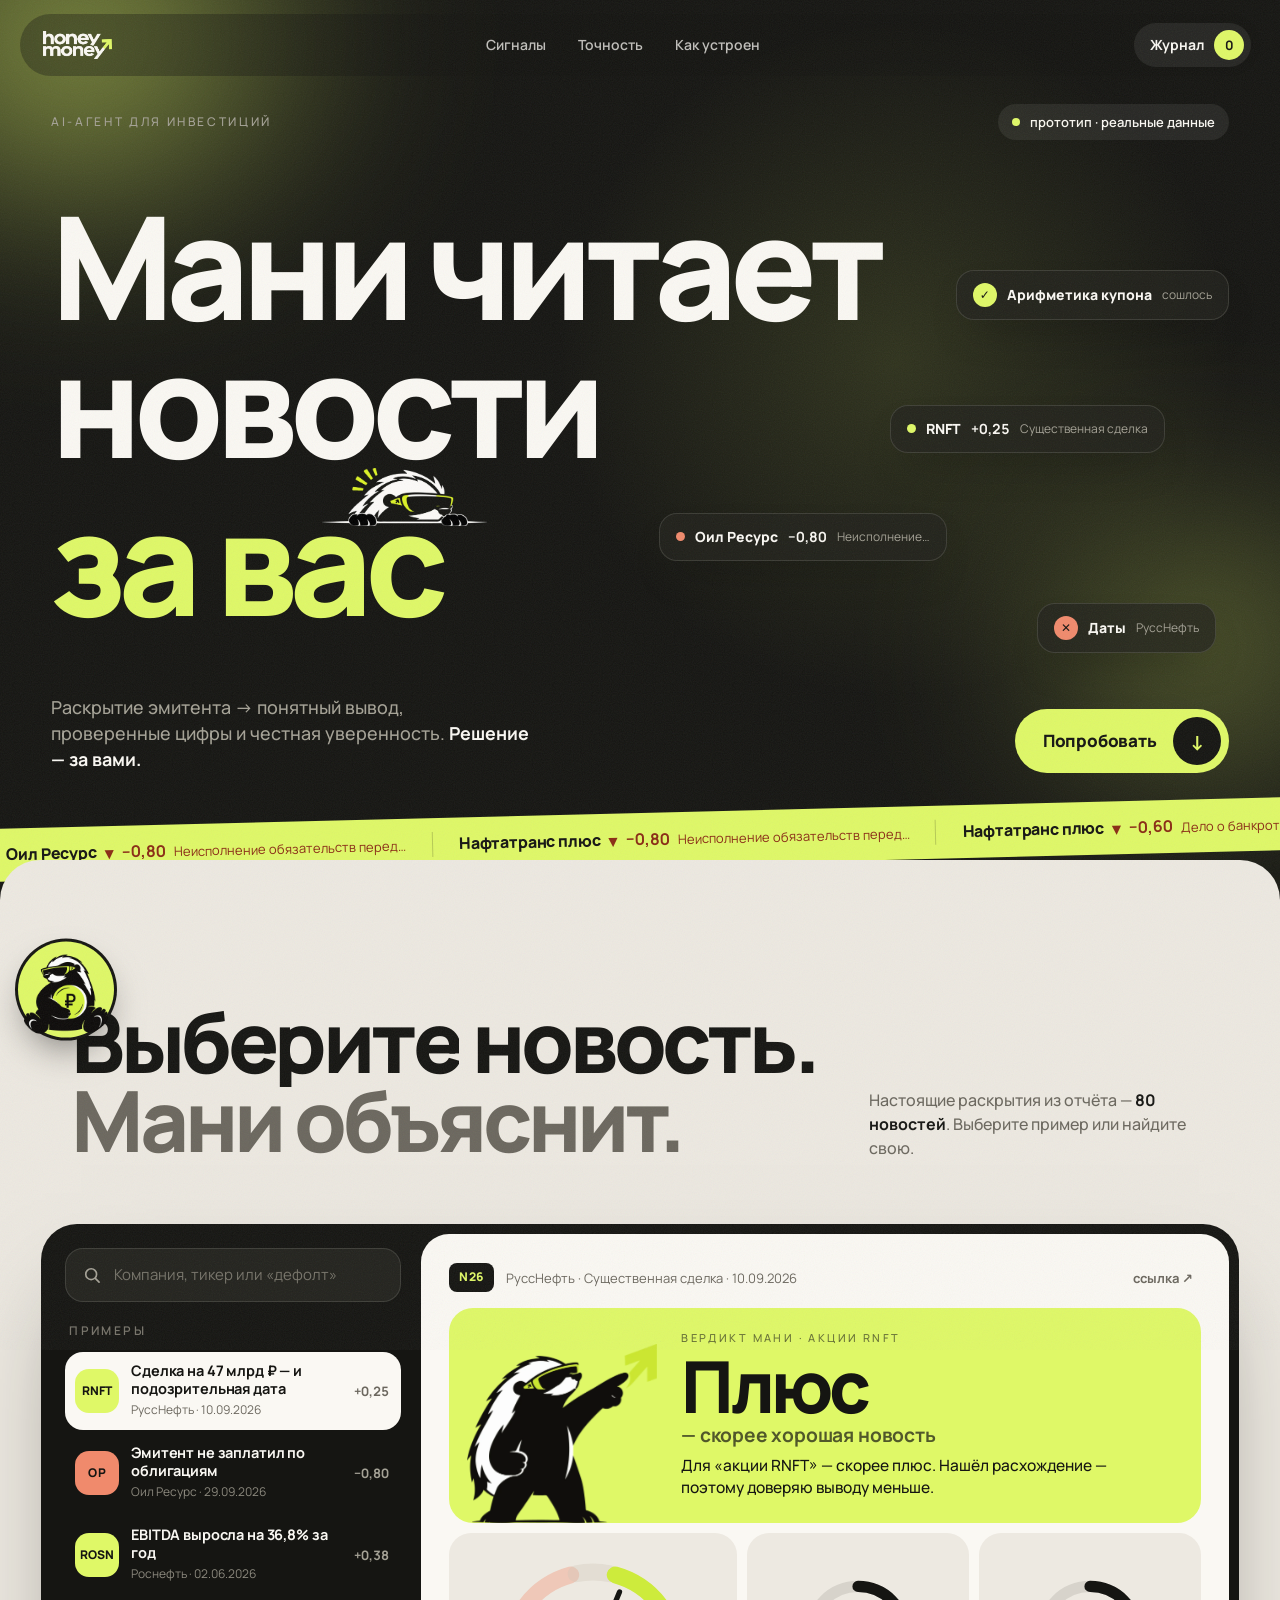
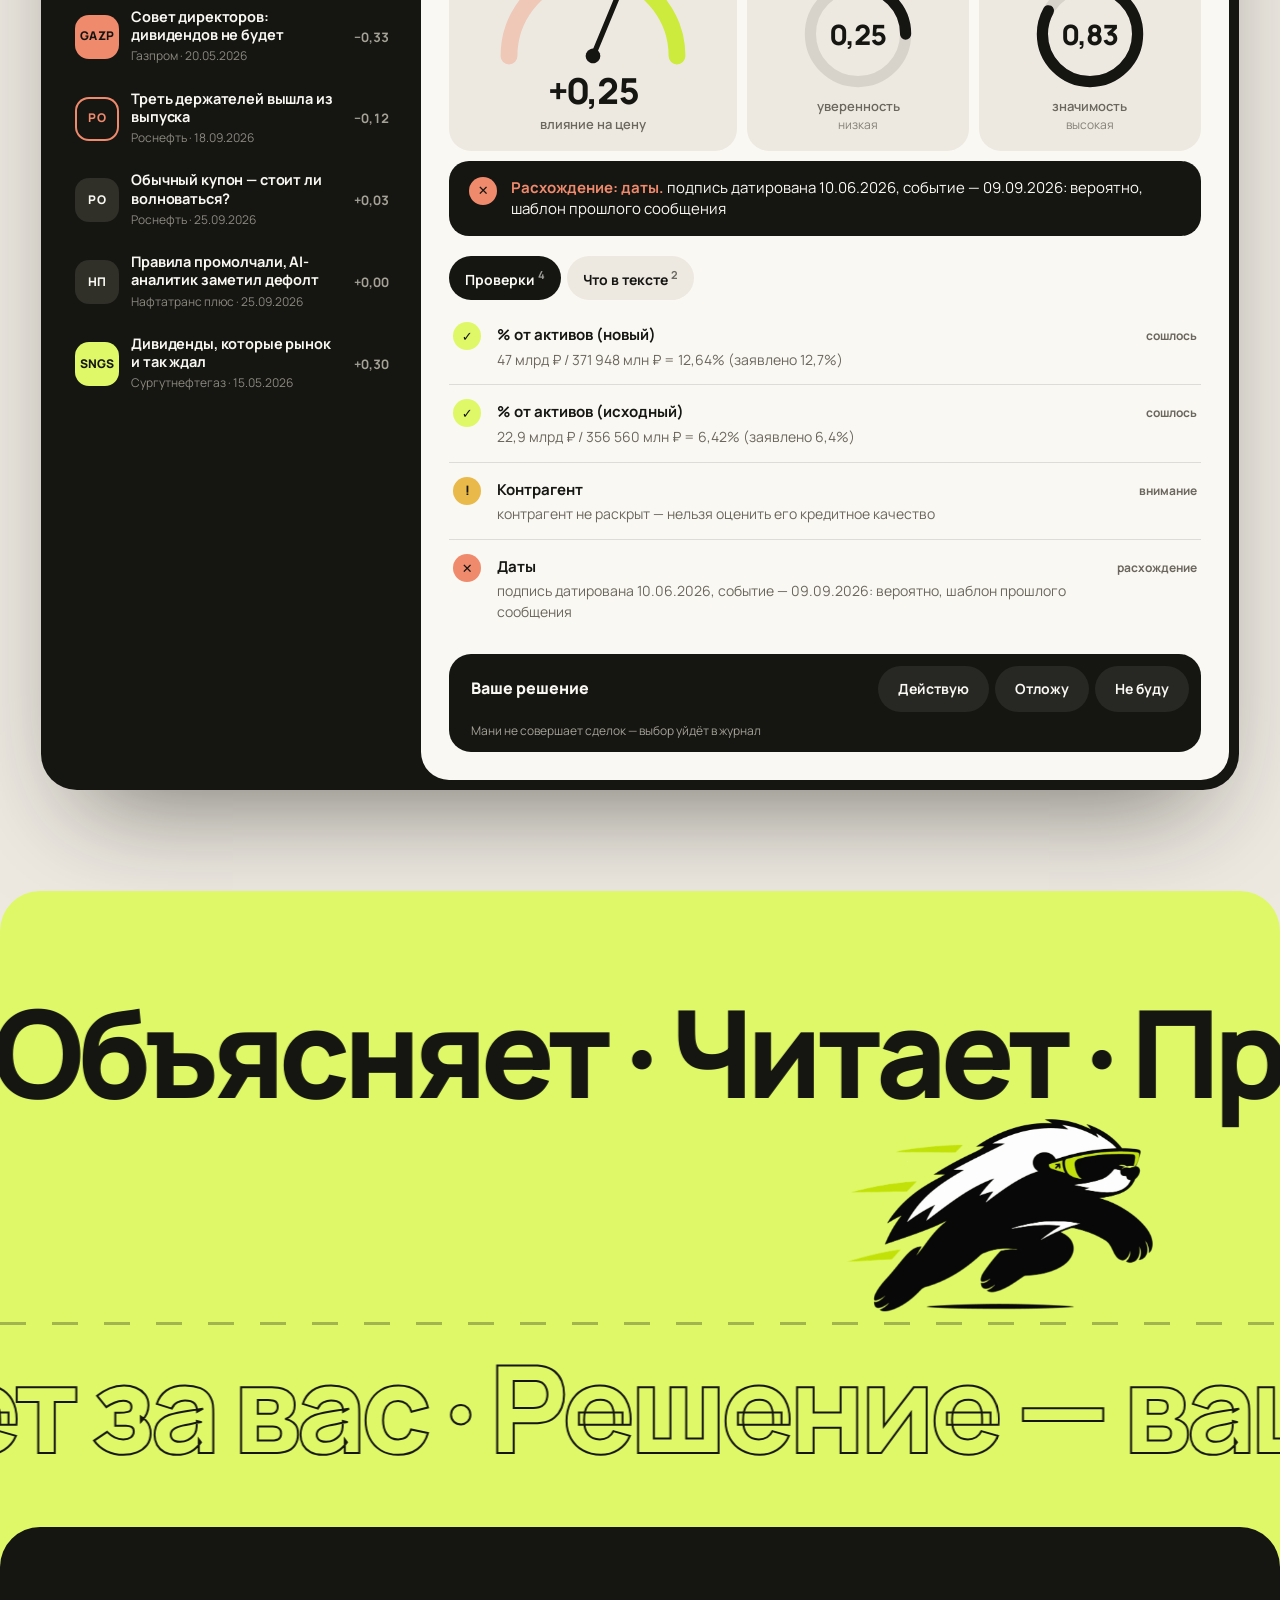
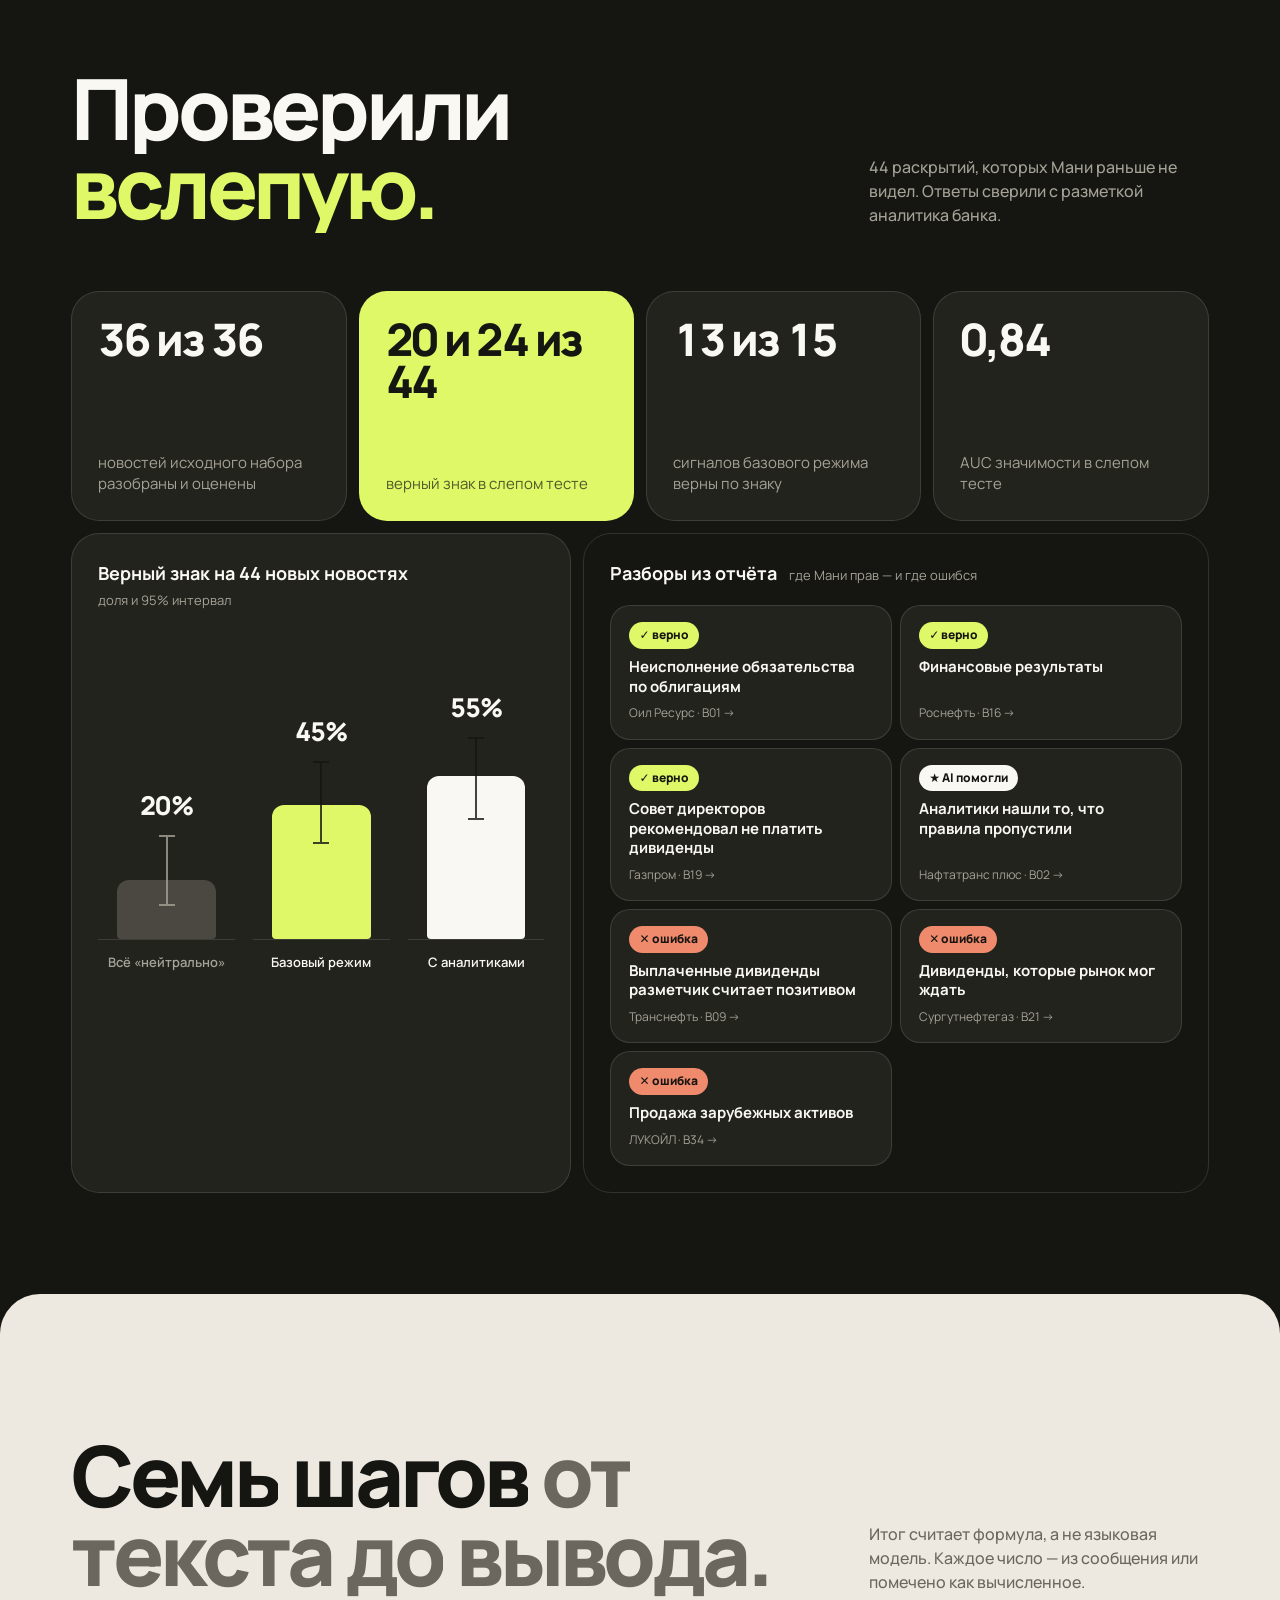
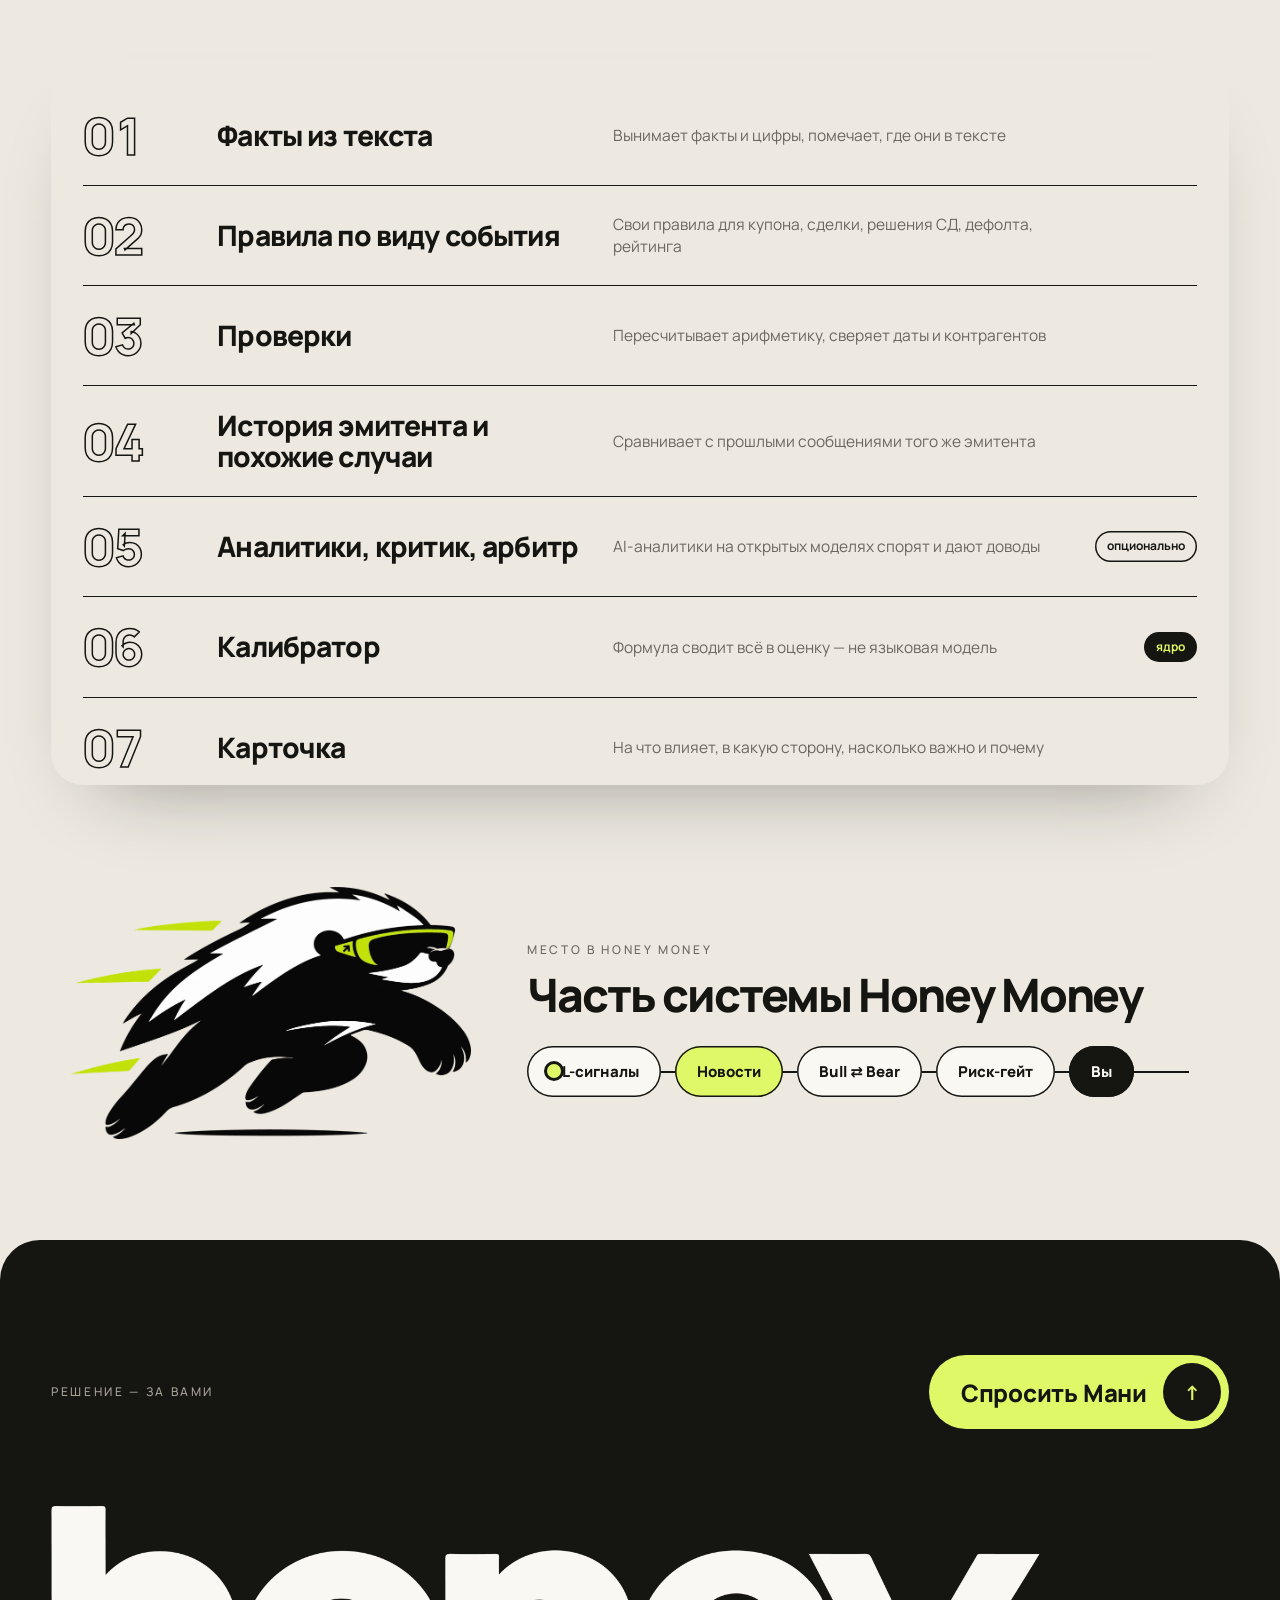
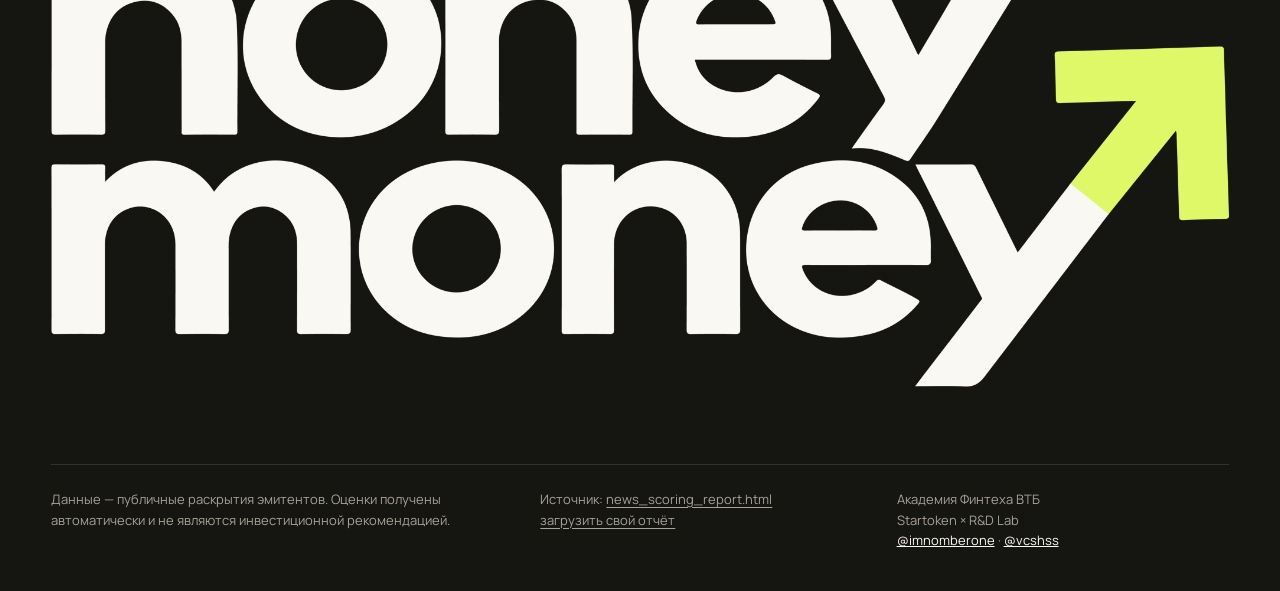
==== commit 6a9d3703: "Карточки только с разбором агента, история разборов, прокрутка списка - карточками показываются толь" ====
--- a/index.html
+++ b/index.html
@@ -86,6 +86,7 @@
 
       <div class="stage" id="stage" aria-live="polite"></div>
     </div>
+
   </section>
 
   <!-- ============ ДОРОЖКА: Мани бежит при прокрутке ============ -->
--- a/assets/css/app.css
+++ b/assets/css/app.css
@@ -214,6 +214,8 @@
 .rail__t { margin: 8px 4px 0; font-size: 12px; letter-spacing: .2em; text-transform: uppercase; color: #77746A; font-weight: 600; }
 
 .tickets { display: flex; flex-direction: column; gap: 4px; }
+/* много разборов — список прокручивается внутри липкой колонки */
+.rail .tickets { max-height: calc(100vh - 250px); overflow: hidden auto; overscroll-behavior: contain; scrollbar-width: thin; scrollbar-color: var(--ink-3) transparent; }
 .ticket {
   display: grid; grid-template-columns: 44px minmax(0, 1fr) auto; align-items: center; gap: 12px; text-align: left;
   padding: 10px 12px 10px 10px; border: 0; border-radius: 18px; background: transparent; color: var(--paper); cursor: pointer;
@@ -541,9 +543,8 @@
 @media (max-width: 900px) {
   .console { grid-template-columns: minmax(0, 1fr); border-radius: 28px; }
   .rail { position: static; padding: 8px 4px 4px; min-width: 0; }
-  .tickets { flex-direction: row; overflow-x: auto; scroll-snap-type: x mandatory; padding-bottom: 6px; margin: 0 -4px; scrollbar-width: none; }
-  .tickets::-webkit-scrollbar { display: none; }
-  .ticket { flex: 0 0 min(280px, 78vw); scroll-snap-align: start; background: var(--ink-2); }
+  .rail .tickets { max-height: 340px; }          /* на телефоне тоже столбиком: прокрутка только вверх-вниз */
+  .ticket { background: var(--ink-2); }
   .stage { scroll-margin-top: 80px; min-height: 0; }
   .sec-head { grid-template-columns: 1fr; }
 }
@@ -598,3 +599,4 @@
 .facts a.src { display: inline-block; margin-top: 6px; font-size: 12.5px; color: var(--muted); text-decoration: none; border-bottom: 1px solid var(--line); }
 .facts a.src:hover { color: var(--ink); border-color: var(--ink); }
 .facts li > span { max-width: 100%; overflow: hidden; text-overflow: ellipsis; white-space: nowrap; }
+
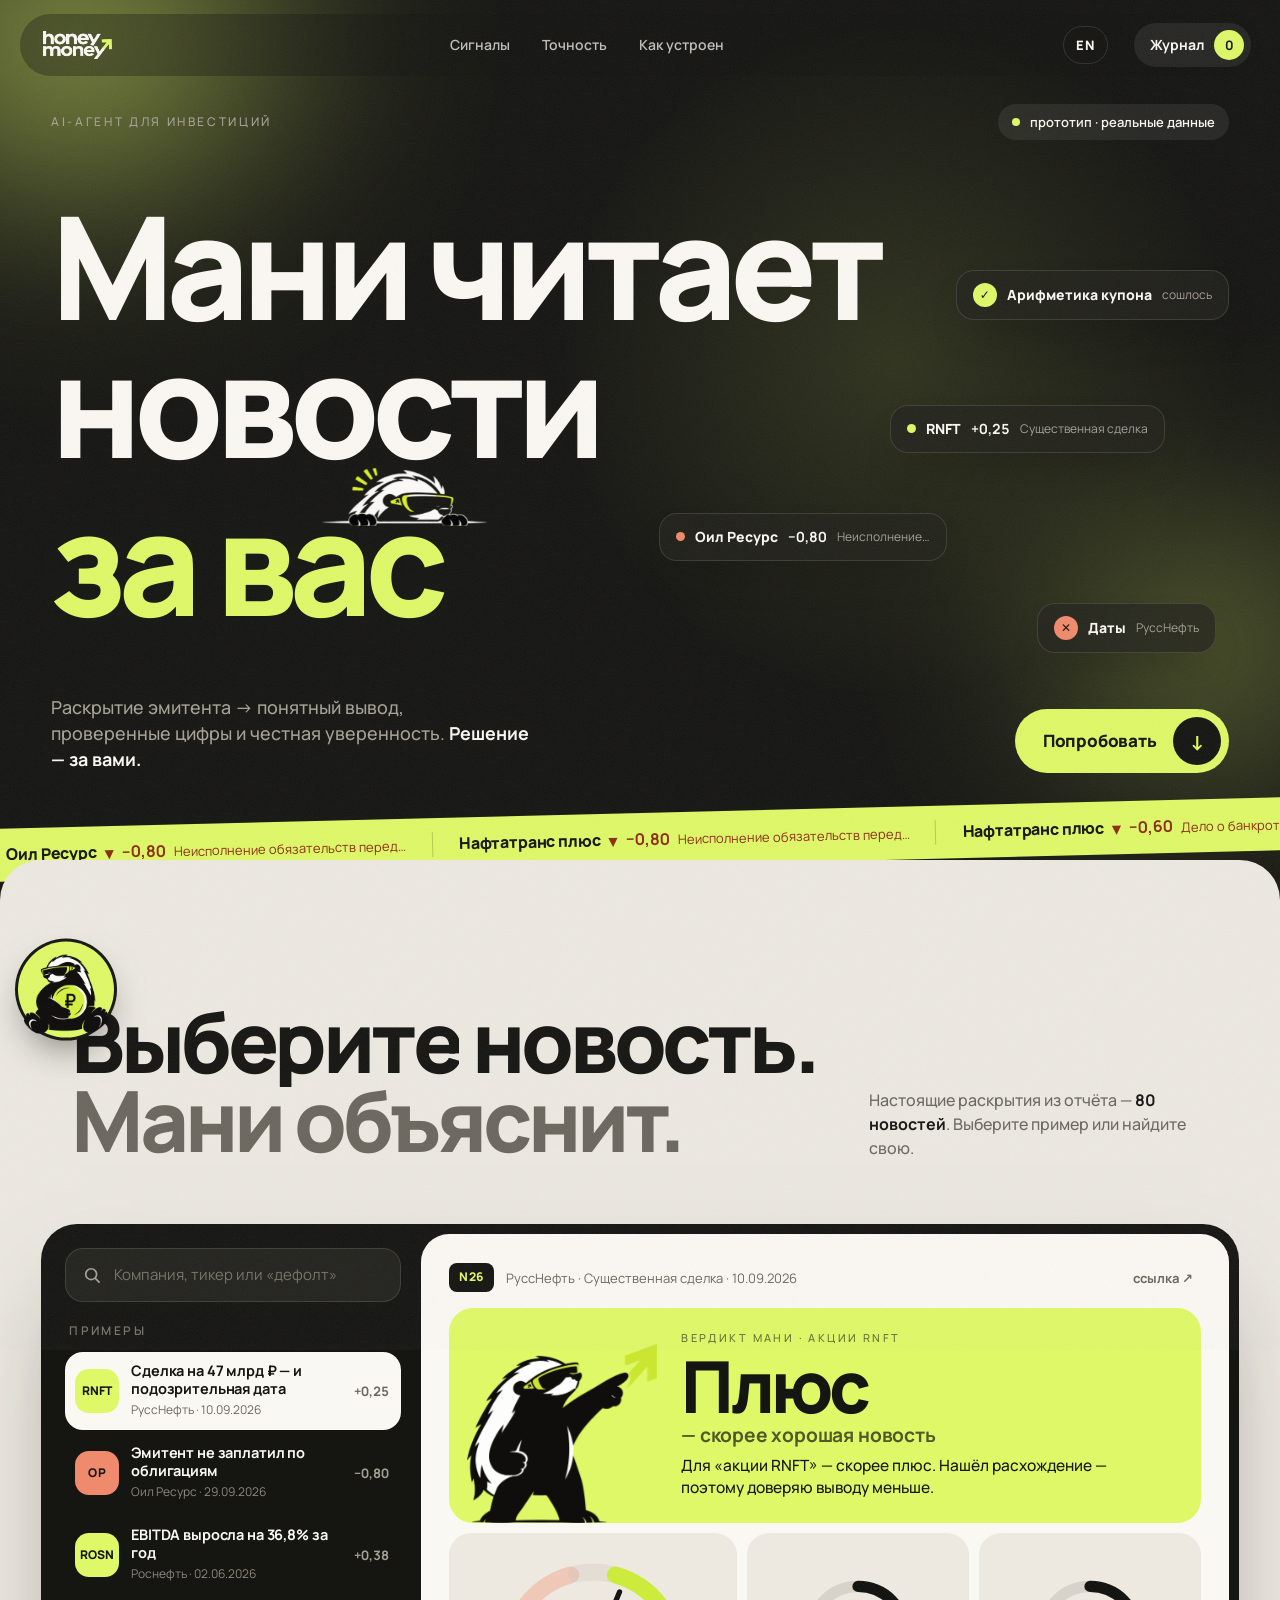
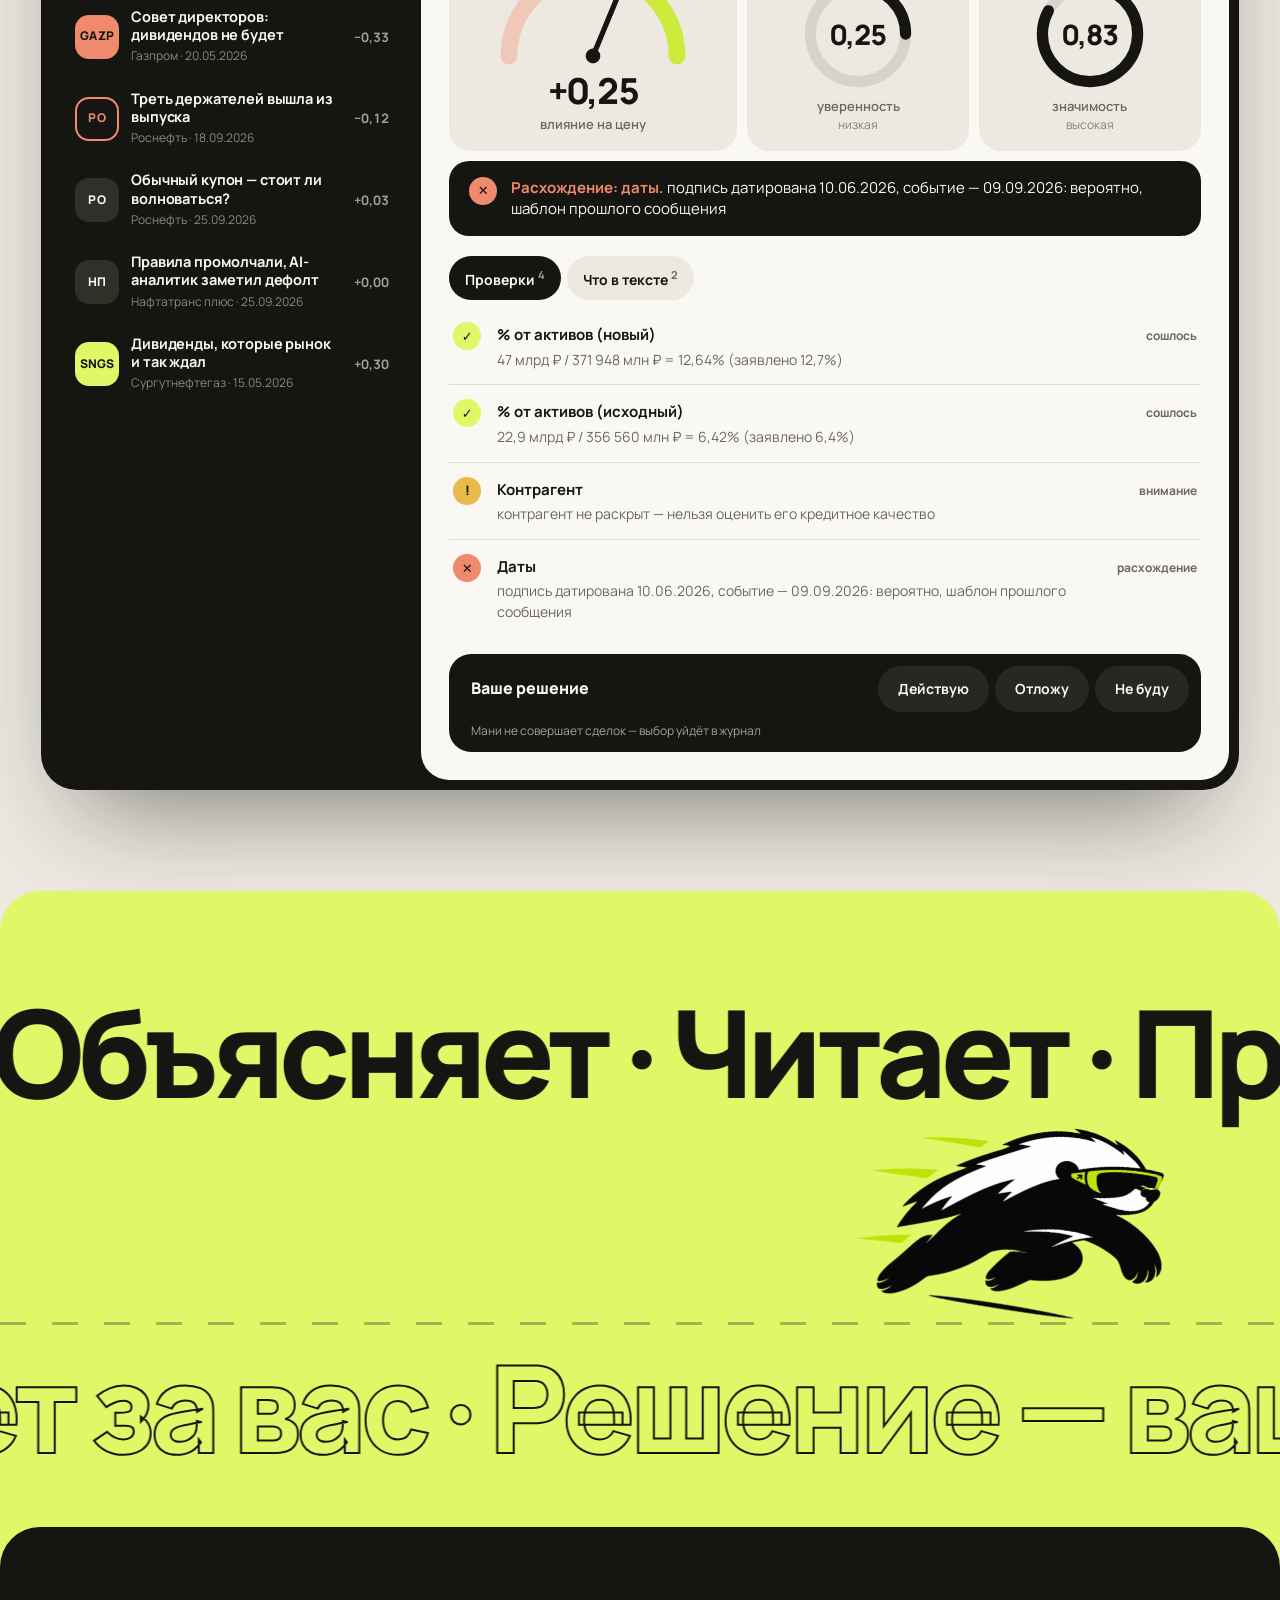
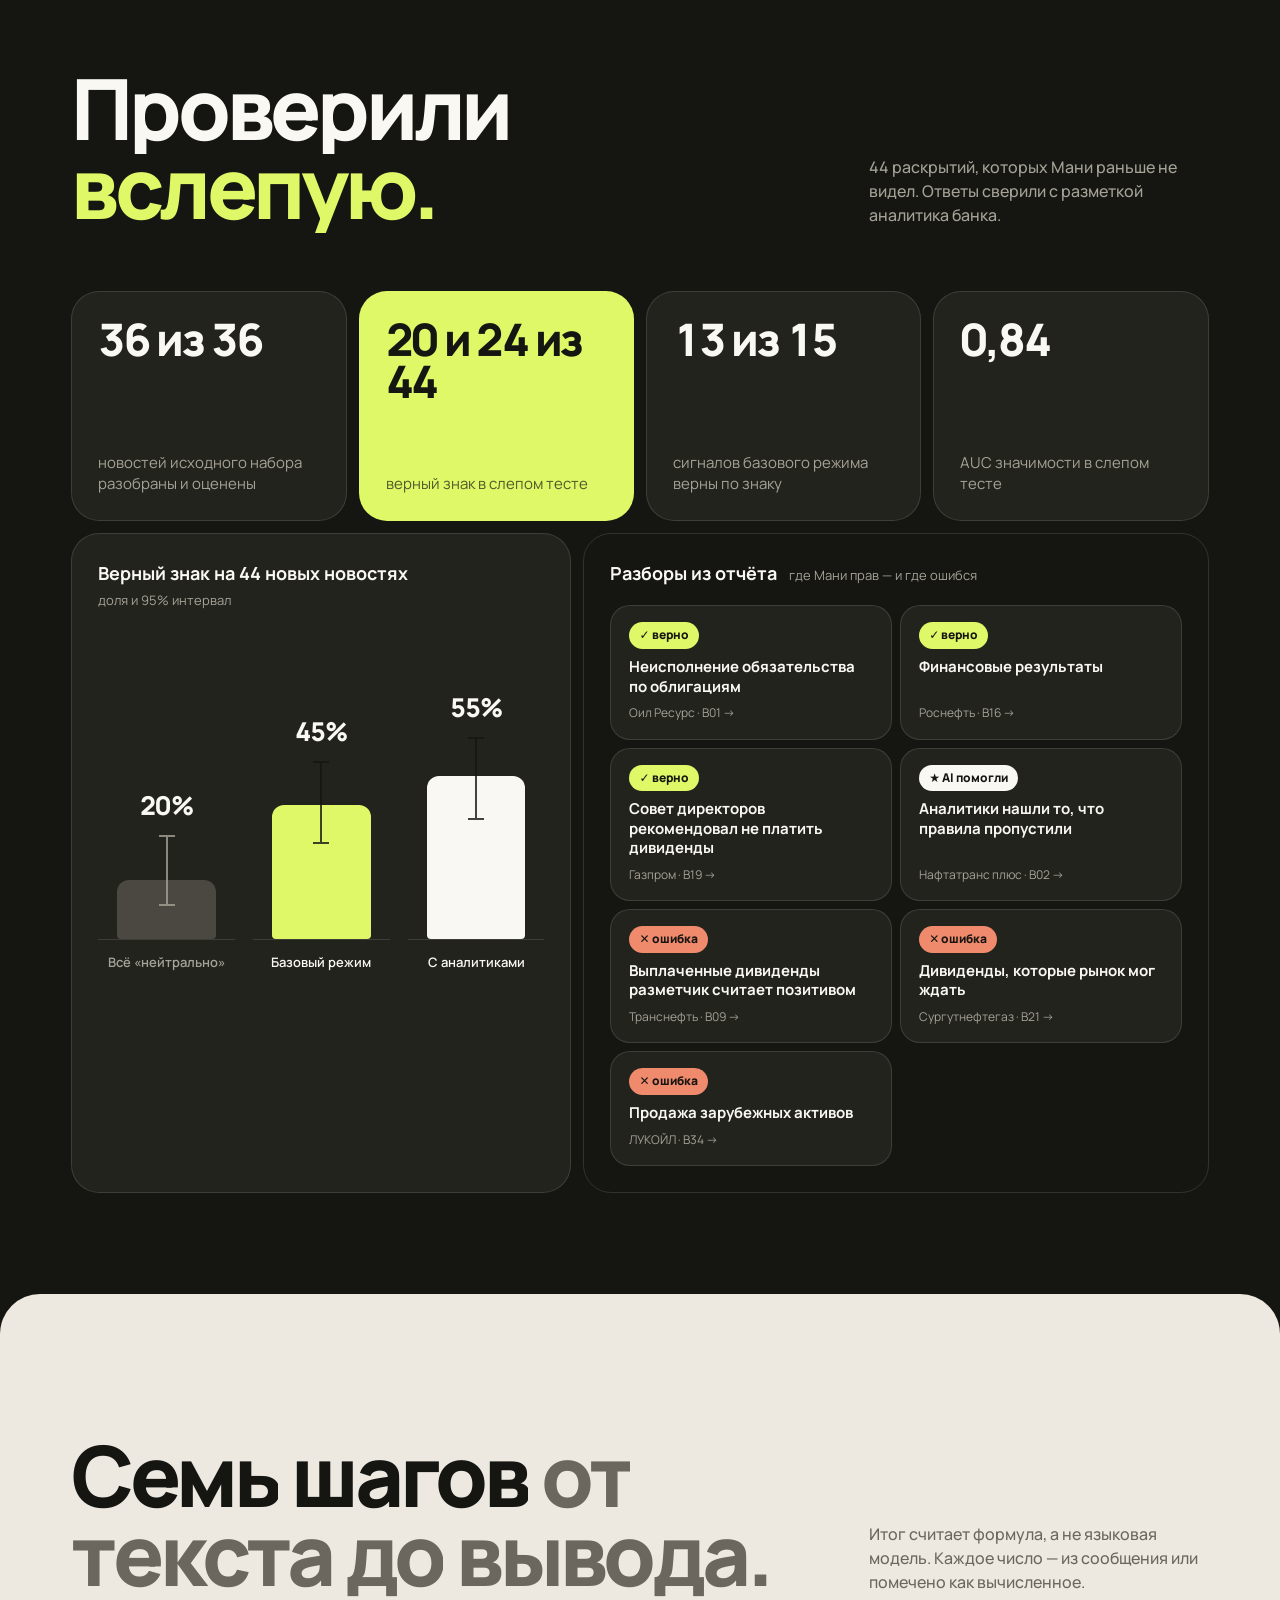
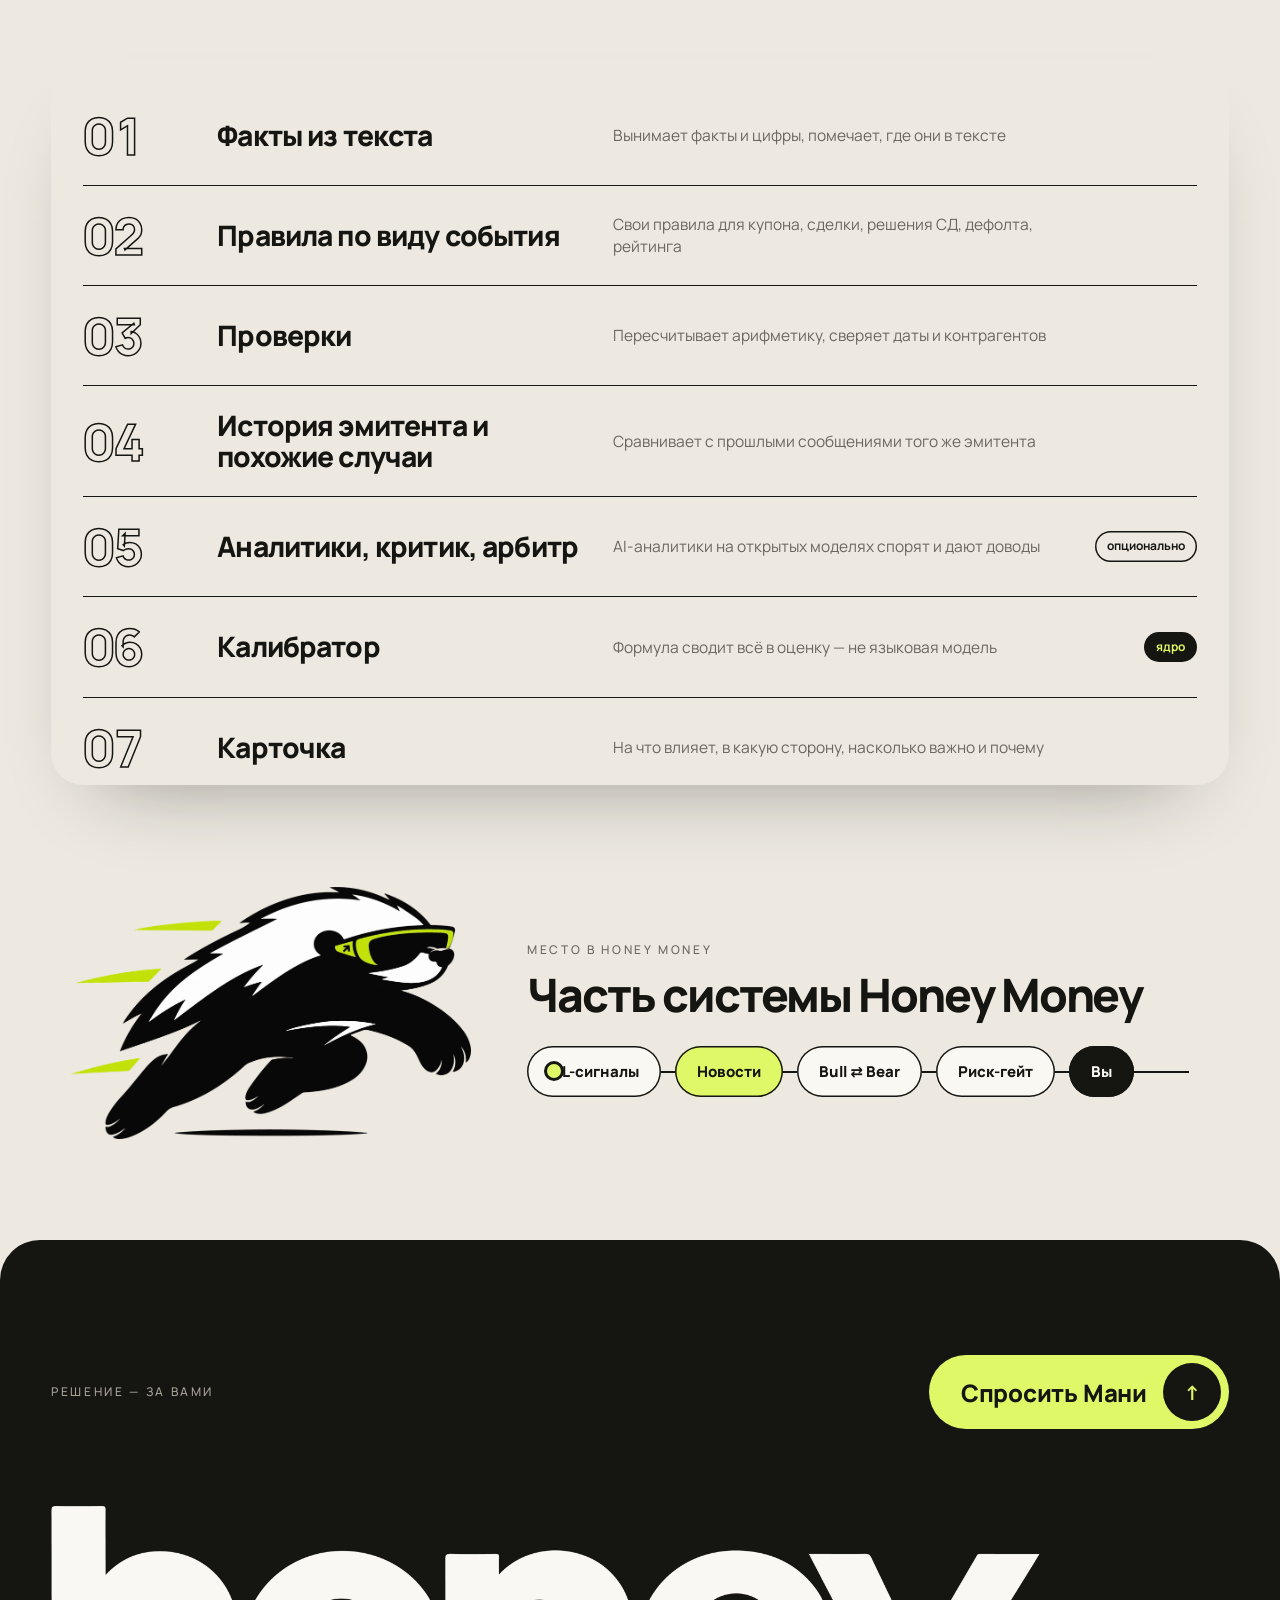
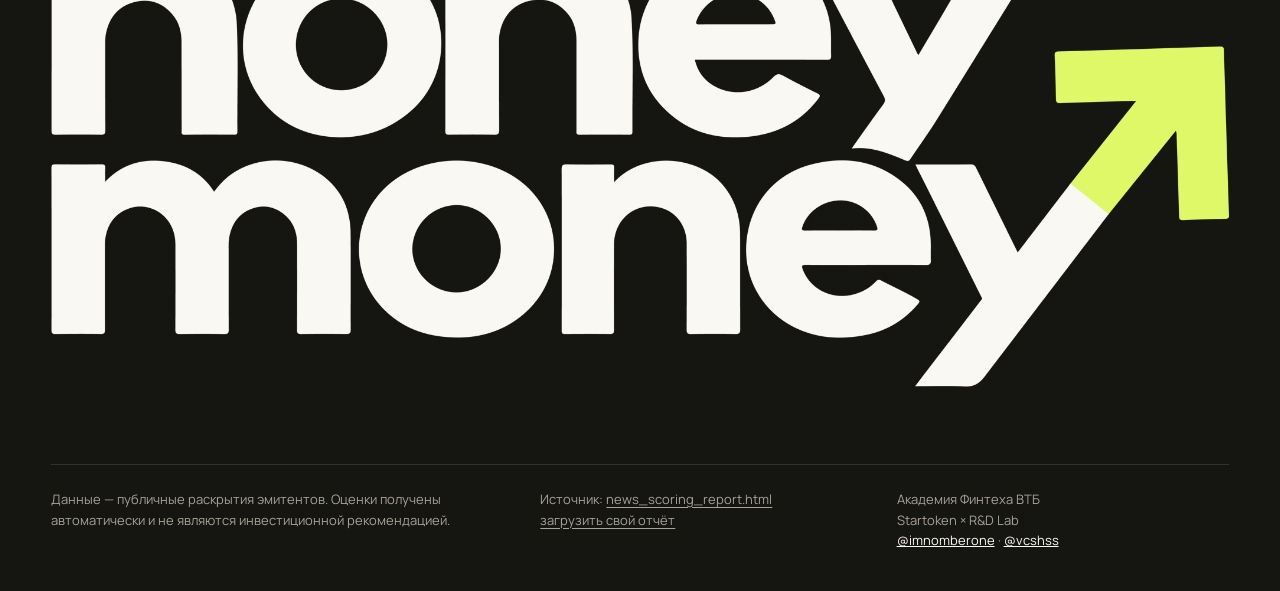
==== commit 562e732d: "Английская версия сайта: /en/, перевод живых карточек и отчёта - en/index.html собирается tools/buil" ====
--- a/index.html
+++ b/index.html
@@ -6,6 +6,8 @@
 <title>Мани — AI-агент Honey Money</title>
 <meta name="description" content="Honey Money: AI-агент Мани читает новости эмитентов, перепроверяет цифры и объясняет вывод. Решение остаётся за вами.">
 <meta name="theme-color" content="#151512">
+<link rel="alternate" hreflang="ru" href="https://ciolkovsky.ru/">
+<link rel="alternate" hreflang="en" href="https://ciolkovsky.ru/en/">
 <link rel="icon" href="assets/img/favicon.svg" type="image/svg+xml">
 <link rel="preconnect" href="https://fonts.googleapis.com">
 <link rel="preconnect" href="https://fonts.gstatic.com" crossorigin>
@@ -35,6 +37,7 @@
     <a href="#trust">Точность</a>
     <a href="#how">Как устроен</a>
   </nav>
+  <a class="nav__lang" href="en/" hreflang="en" lang="en" title="English version">EN</a>
   <button class="nav__journal" type="button" id="journalBtn" aria-label="Журнал решений">Журнал <b id="journalCount">0</b></button>
 </header>
 
@@ -185,6 +188,7 @@
 </div>
 <div class="fx-layer" id="fxLayer" aria-hidden="true"></div>
 
+<script src="assets/js/i18n.js" defer></script>
 <script src="assets/js/report.js" defer></script>
 <script src="assets/js/app.js" defer></script>
 <script src="assets/js/fx.js" defer></script>
--- a/assets/css/app.css
+++ b/assets/css/app.css
@@ -600,3 +600,12 @@
 .facts a.src:hover { color: var(--ink); border-color: var(--ink); }
 .facts li > span { max-width: 100%; overflow: hidden; text-overflow: ellipsis; white-space: nowrap; }
 
+
+/* переключатель языка в шапке */
+.nav__lang {
+  margin-left: auto; margin-right: 10px; padding: 8px 12px; border-radius: 999px; font-size: 13px; font-weight: 800;
+  letter-spacing: .06em; color: var(--paper); text-decoration: none; border: 1.5px solid var(--line-dark);
+}
+.nav__lang:hover { border-color: var(--lime); color: var(--lime); }
+.nav__links + .nav__lang { margin-left: 0; }
+.nav__lang + .nav__journal { margin-left: 0; }
